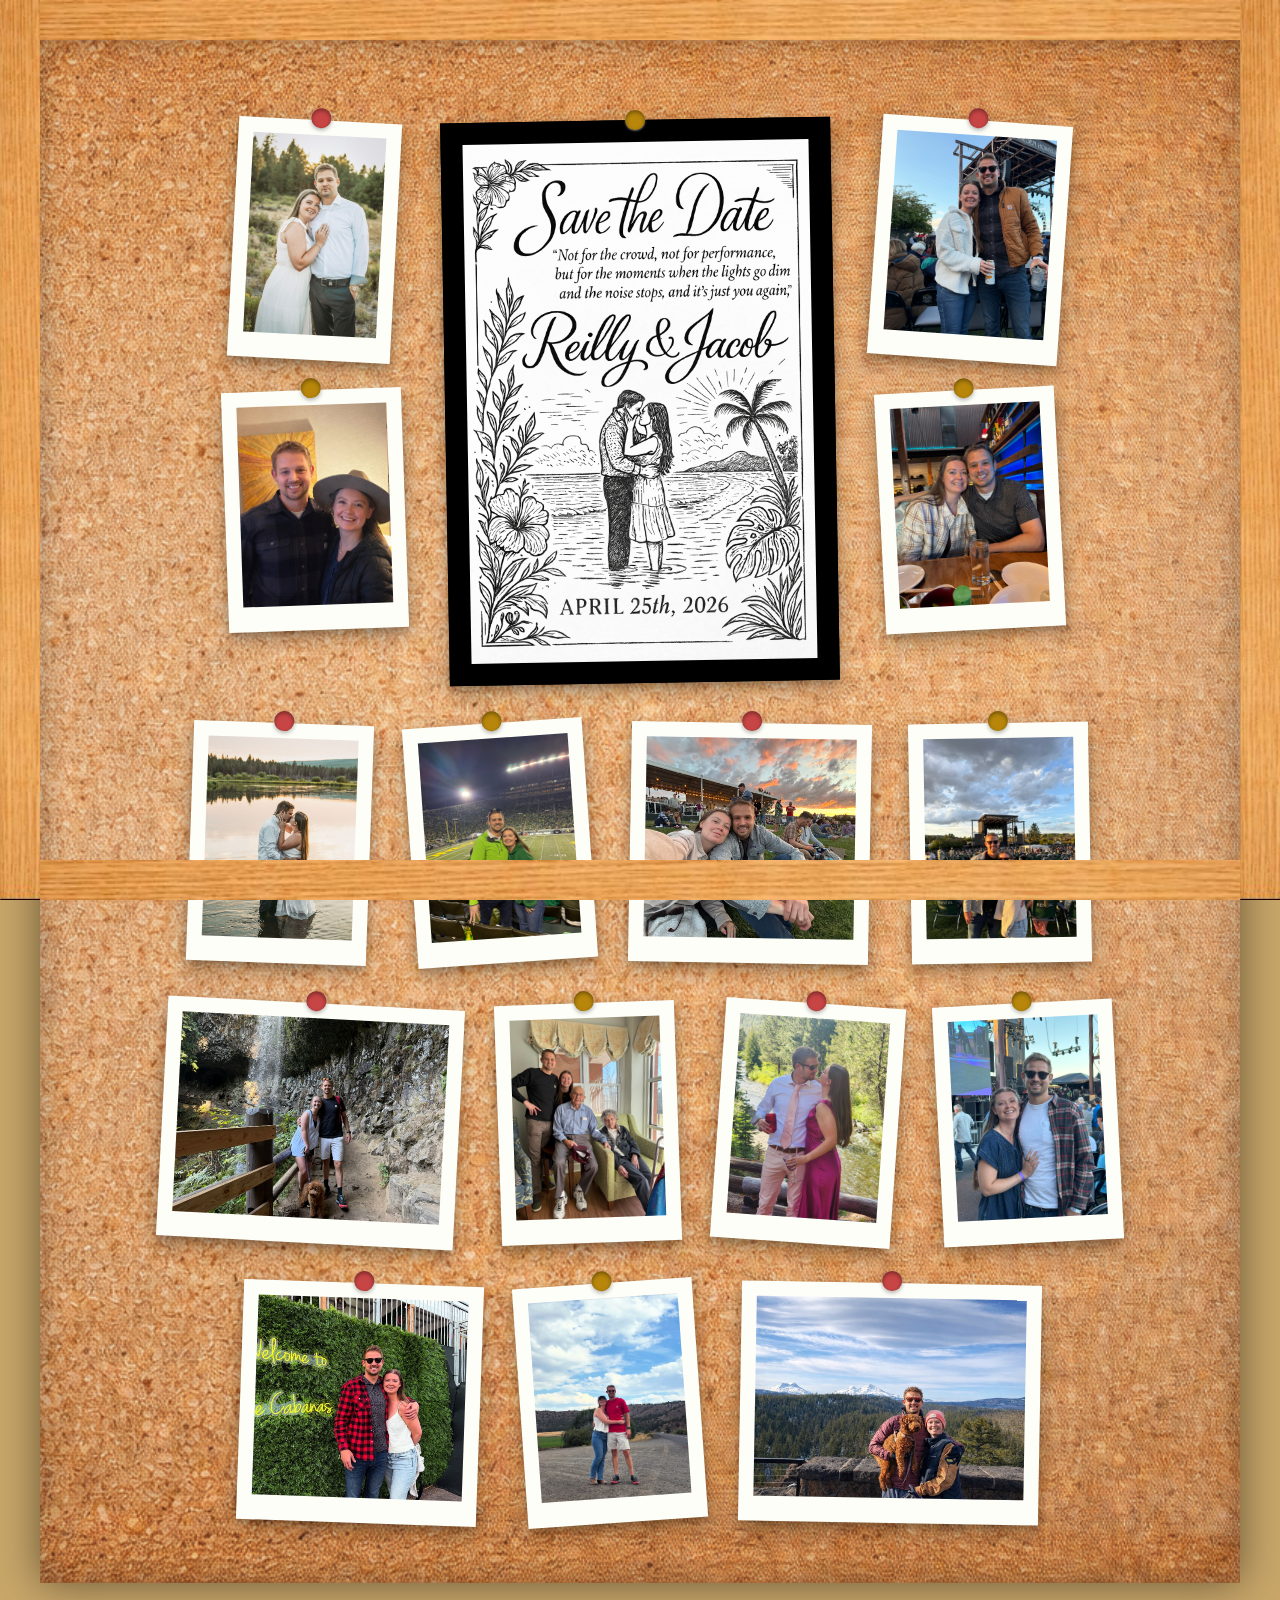
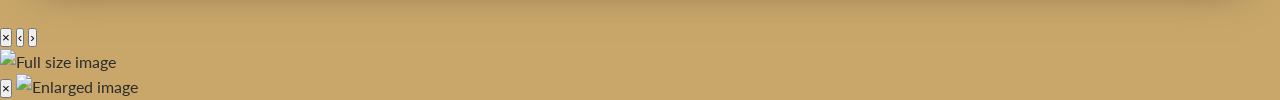
==== index.html @ 00f14bce "reilly-jacob-v1" ====
<!DOCTYPE html>
<html lang="en">
<head>
    <meta charset="UTF-8">
    <meta name="viewport" content="width=device-width, initial-scale=1.0">
    <title>Reilly & Jacob | April 25, 2026</title>
    <meta name="description" content="Join us for our wedding celebration at Bengal Bay, Jamaica on April 25, 2026">
    <link rel="stylesheet" href="styles.css">
    <link rel="preconnect" href="https://fonts.googleapis.com">
    <link rel="preconnect" href="https://fonts.gstatic.com" crossorigin>
    <link href="https://fonts.googleapis.com/css2?family=Dancing+Script:wght@400;700&family=Playfair+Display:wght@400;600&family=Lato:wght@300;400&display=swap" rel="stylesheet">
</head>
<body>
    <!-- Wooden Frame -->
    <div class="frame-top"></div>
    <div class="frame-bottom"></div>
    <div class="frame-left"></div>
    <div class="frame-right"></div>
    
    <!-- Navigation -->
    <nav class="nav-pinned">
        <a href="#details" class="nav-tab">Details</a>
        <a href="#travel" class="nav-tab">Travel</a>
        <a href="#rsvp" class="nav-tab">RSVP</a>
        <a href="#registry" class="nav-tab">Registry</a>
    </nav>

    <!-- Main Container -->
    <main class="corkboard-container">
        <!-- Top Row: Left Column, Save the Date, Right Column -->
        <div class="photos-left">
            <div class="card polaroid size-medium" data-rotation="3">
                <div class="pushpin pushpin-red"></div>
                <div class="polaroid-frame">
                    <img src="assets/images/jr1.jpeg" alt="Memory" class="polaroid-photo">
                </div>
            </div>

            <div class="card polaroid size-small" data-rotation="-2">
                <div class="pushpin pushpin-brass"></div>
                <div class="polaroid-frame">
                    <img src="assets/images/jr2.jpeg" alt="Memory" class="polaroid-photo">
                </div>
            </div>
        </div>

        <!-- Save the Date Card - Primary Focus -->
        <div class="card save-the-date" data-rotation="-1">
            <div class="pushpin"></div>
            <img src="assets/images/save-the-date-bw.png" alt="Save the Date - Reilly & Jacob - April 25, 2026 - Bengal Bay, Jamaica" class="save-the-date-image">
        </div>

        <div class="photos-right">
            <div class="card polaroid size-large" data-rotation="4">
                <div class="pushpin pushpin-red"></div>
                <div class="polaroid-frame">
                    <img src="assets/images/jr3.jpeg" alt="Memory" class="polaroid-photo">
                </div>
            </div>

            <div class="card polaroid size-medium" data-rotation="-3">
                <div class="pushpin pushpin-brass"></div>
                <div class="polaroid-frame">
                    <img src="assets/images/jr4.jpeg" alt="Memory" class="polaroid-photo">
                </div>
            </div>
        </div>

        <!-- Bottom Photos - Remaining Images -->
        <div class="photos-bottom">
            <div class="card polaroid size-small" data-rotation="2">
                <div class="pushpin pushpin-red"></div>
                <div class="polaroid-frame">
                    <img src="assets/images/jr5.jpeg" alt="Memory" class="polaroid-photo">
                </div>
            </div>

            <div class="card polaroid size-large" data-rotation="-4">
                <div class="pushpin pushpin-brass"></div>
                <div class="polaroid-frame">
                    <img src="assets/images/jr6.jpeg" alt="Memory" class="polaroid-photo">
                </div>
            </div>

            <div class="card polaroid size-medium" data-rotation="1">
                <div class="pushpin pushpin-red"></div>
                <div class="polaroid-frame">
                    <img src="assets/images/jr7.jpeg" alt="Memory" class="polaroid-photo">
                </div>
            </div>

            <div class="card polaroid size-small" data-rotation="-1">
                <div class="pushpin pushpin-brass"></div>
                <div class="polaroid-frame">
                    <img src="assets/images/jr8.jpeg" alt="Memory" class="polaroid-photo">
                </div>
            </div>

            <div class="card polaroid size-large" data-rotation="3">
                <div class="pushpin pushpin-red"></div>
                <div class="polaroid-frame">
                    <img src="assets/images/jr9.jpeg" alt="Memory" class="polaroid-photo">
                </div>
            </div>

            <div class="card polaroid size-medium" data-rotation="-2">
                <div class="pushpin pushpin-brass"></div>
                <div class="polaroid-frame">
                    <img src="assets/images/jr10.jpeg" alt="Memory" class="polaroid-photo">
                </div>
            </div>

            <div class="card polaroid size-small" data-rotation="4">
                <div class="pushpin pushpin-red"></div>
                <div class="polaroid-frame">
                    <img src="assets/images/jr11.jpeg" alt="Memory" class="polaroid-photo">
                </div>
            </div>

            <div class="card polaroid size-large" data-rotation="-3">
                <div class="pushpin pushpin-brass"></div>
                <div class="polaroid-frame">
                    <img src="assets/images/jr12.jpeg" alt="Memory" class="polaroid-photo">
                </div>
            </div>

            <div class="card polaroid size-medium" data-rotation="2">
                <div class="pushpin pushpin-red"></div>
                <div class="polaroid-frame">
                    <img src="assets/images/jr13.jpeg" alt="Memory" class="polaroid-photo">
                </div>
            </div>

            <div class="card polaroid size-small" data-rotation="-4">
                <div class="pushpin pushpin-brass"></div>
                <div class="polaroid-frame">
                    <img src="assets/images/jr14.jpeg" alt="Memory" class="polaroid-photo">
                </div>
            </div>

            <div class="card polaroid size-large" data-rotation="1">
                <div class="pushpin pushpin-red"></div>
                <div class="polaroid-frame">
                    <img src="assets/images/jr15.jpeg" alt="Memory" class="polaroid-photo">
                </div>
            </div>
        </div>
    </main>

    <!-- Sections (Hidden initially, can be revealed via navigation) -->
    <section id="details" class="detail-section">
        <div class="section-content">
            <h2>Wedding Details</h2>
            <p>More information coming soon...</p>
        </div>
    </section>

    <section id="travel" class="detail-section">
        <div class="section-content">
            <h2>Travel & Accommodations</h2>
            <p>More information coming soon...</p>
        </div>
    </section>

    <section id="rsvp" class="detail-section">
        <div class="section-content">
            <h2>RSVP</h2>
            <p>More information coming soon...</p>
        </div>
    </section>

    <section id="registry" class="detail-section">
        <div class="section-content">
            <h2>Registry</h2>
            <p>More information coming soon...</p>
        </div>
    </section>

    <!-- Lightbox Modal -->
    <div id="lightbox" class="lightbox">
        <button class="lightbox-close">&times;</button>
        <button class="lightbox-prev">&#8249;</button>
        <button class="lightbox-next">&#8250;</button>
        <div class="lightbox-content">
            <img id="lightbox-img" src="" alt="Full size image">
        </div>
    </div>

    <!-- Desktop Image Overlay -->
    <div id="image-overlay" class="image-overlay">
        <button class="image-overlay-close">&times;</button>
        <img id="overlay-img" src="" alt="Enlarged image">
    </div>

    <script src="script.js"></script>
</body>
</html>
---- styles.css ----
/* ===========================
   CSS Custom Properties
   =========================== */
:root {
    /* Colors */
    --corkboard-bg: #c9a76a;
    --card-white: #fefef8;
    --text-dark: #2c2c2c;
    --text-light: #666;
    --shadow-color: rgba(0, 0, 0, 0.3);
    --shadow-soft: rgba(0, 0, 0, 0.15);
    --pushpin-red: #c84545;
    --pushpin-brass: #b8860b;
    
    /* Typography */
    --font-script: 'Dancing Script', cursive;
    --font-serif: 'Playfair Display', serif;
    --font-sans: 'Lato', sans-serif;
}

/* ===========================
   Reset & Base Styles
   =========================== */
* {
    margin: 0;
    padding: 0;
    box-sizing: border-box;
}

html, body {
    height: 100%;
    width: 100%;
    position: relative;
}

body {
    font-family: var(--font-sans);
    color: var(--text-dark);
    line-height: 1.6;
    overflow-x: hidden;
    background-color: var(--corkboard-bg);
    position: relative;
}

/* ===========================
   Wooden Frame Borders
   =========================== */
.frame-top,
.frame-bottom {
    position: fixed;
    left: 0;
    width: 100%;
    height: 40px;
    background: url('assets/images/oak-background.jpeg') center/cover;
    z-index: 100;
    pointer-events: none;
}

.frame-top {
    top: 0;
}

.frame-bottom {
    bottom: 0;
}

.frame-left,
.frame-right {
    position: fixed;
    top: 0;
    width: 40px;
    height: 100%;
    pointer-events: none;
    z-index: 100;
}

.frame-left {
    left: 0;
    background: url('assets/images/oak-background.jpeg') center/cover;
    background-size: 100% auto;
    transform: rotate(90deg);
    transform-origin: left top;
    width: 100vh;
    height: 40px;
    top: 0;
    left: 40px;
}

.frame-right {
    background: url('assets/images/oak-background.jpeg') center/cover;
    background-size: 100% auto;
    transform: rotate(90deg);
    transform-origin: left top;
    width: 100vh;
    height: 40px;
    top: 0;
    left: 100vw;
}

/* ===========================
   Corkboard Background
   =========================== */
.corkboard-container {
    min-height: calc(100vh - 80px);
    background: url('assets/images/cork-board.png') center/cover no-repeat;
    background-size: cover;
    margin: 40px;
    padding: 80px 20px 60px;
    box-shadow: 
        inset 0 0 30px rgba(0, 0, 0, 0.3),
        0 0 40px rgba(0, 0, 0, 0.5);
    position: relative;
    z-index: 1;
    display: grid;
    grid-template-columns: auto 390px auto;
    grid-template-rows: auto auto;
    gap: 40px;
    max-width: 1400px;
    margin-left: 40px;
    margin-right: 40px;
    justify-content: center;
    align-items: start;
}

/* ===========================
   Navigation
   =========================== */
.nav-pinned {
    display: none !important;
    position: fixed;
    top: 20px;
    right: 20px;
    display: flex;
    gap: 12px;
    z-index: 1000;
    flex-wrap: wrap;
}

/* Layout columns */
.photos-left,
.photos-right {
    display: flex;
    flex-direction: column;
    gap: 30px;
    align-items: center;
}

.photos-left {
    grid-column: 1;
    grid-row: 1;
    justify-self: end;
}

.photos-right {
    grid-column: 3;
    grid-row: 1;
    justify-self: start;
}

.photos-bottom {
    grid-column: 1 / -1;
    grid-row: 2;
    display: flex;
    flex-wrap: wrap;
    gap: 40px;
    justify-content: center;
}

.nav-tab {
    background: var(--card-white);
    color: var(--text-dark);
    padding: 10px 20px;
    text-decoration: none;
    font-family: var(--font-sans);
    font-size: 0.9rem;
    font-weight: 400;
    box-shadow: 
        0 2px 4px var(--shadow-soft),
        0 4px 8px var(--shadow-soft);
    border: 1px solid rgba(0, 0, 0, 0.1);
    transition: transform 0.2s ease, box-shadow 0.2s ease;
    position: relative;
}

.nav-tab::before {
    content: '';
    position: absolute;
    top: -6px;
    left: 50%;
    transform: translateX(-50%);
    width: 8px;
    height: 8px;
    background: var(--pushpin-brass);
    border-radius: 50%;
    box-shadow: 
        inset 0 1px 2px rgba(0,0,0,0.3),
        0 1px 2px rgba(255,255,255,0.5);
}

.nav-tab:hover {
    transform: translateY(-2px);
    box-shadow: 
        0 4px 8px var(--shadow-soft),
        0 8px 16px var(--shadow-soft);
}

/* ===========================
   Card Base Styles
   =========================== */
.card {
    background: var(--card-white);
    padding: 30px;
    box-shadow: 
        0 4px 6px var(--shadow-soft),
        0 8px 20px var(--shadow-color);
    position: relative;
    z-index: 1;
    transition: transform 0.3s ease, box-shadow 0.3s ease;
}

.card:hover {
    transform: rotate(0deg) !important;
    box-shadow: 
        0 5px 8px var(--shadow-soft),
        0 10px 20px var(--shadow-color);
    z-index: 10;
}

/* Apply rotation via data attribute */
.card[data-rotation="1"] { transform: rotate(1deg); }
.card[data-rotation="2"] { transform: rotate(2deg); }
.card[data-rotation="3"] { transform: rotate(3deg); }
.card[data-rotation="4"] { transform: rotate(4deg); }
.card[data-rotation="-1"] { transform: rotate(-1deg); }
.card[data-rotation="-2"] { transform: rotate(-2deg); }
.card[data-rotation="-3"] { transform: rotate(-3deg); }
.card[data-rotation="-4"] { transform: rotate(-4deg); }

/* ===========================
   Pushpins
   =========================== */
.pushpin {
    position: absolute;
    top: -12px;
    left: 50%;
    transform: translateX(-50%);
    width: 20px;
    height: 20px;
    background: var(--pushpin-brass);
    border-radius: 50%;
    box-shadow: 
        inset 0 2px 4px rgba(0,0,0,0.4),
        0 2px 4px rgba(0,0,0,0.3),
        0 1px 2px rgba(255,255,255,0.5);
    z-index: 2;
}

.pushpin::before {
    grid-column: 2;
    grid-rowion: absolute;
    top: 50%;
    left: 50%;
    transform: translate(-50%, -50%);
    width: 8px;
    height: 8px;
    background: radial-gradient(circle, rgba(255,255,255,0.3), transparent);
    border-radius: 50%;
}

.pushpin-red {
    background: var(--pushpin-red);
}

.pushpin-brass {
}

/* ===========================
   Save the Date Card
   =========================== */
.save-the-date {
    width: 100%;
    max-width: 390px;
    margin: 0 auto;
    text-align: center;
    padding: 20px;
    border: 2px solid #000;
    background: #000;
    flex-basis: 100%;
    order: 1;
}

.save-the-date-image {
    width: 100%;
    height: auto;
    display: block;
}

/* ===========================
   Polaroid Cards
   =========================== */
.polaroid {
    padding: 15px 15px 25px;
    background: var(--card-white);
    order: 2;
}

.polaroid-frame {
    width: 100%;
}

.polaroid-photo {
    width: 100%;
    height: 200px;
    display: block;
    object-fit: cover;
}

/* Size variations - all smaller than save-the-date (390px) */
.polaroid.size-small {
    max-width: 180px;
}

.polaroid.size-medium {
    max-width: 240px;
}

.polaroid.size-large {
    max-width: 300px;
}



/* ===========================
   Detail Sections
   =========================== */
.detail-section {
    display: none;
    min-height: 100vh;
    padding: 120px 20px 60px;
    background: var(--card-white);
}

.detail-section:target {
    display: block;
}

.section-content {
    max-width: 800px;
    margin: 0 auto;
    padding: 40px;
}

.section-content h2 {
    font-family: var(--font-serif);
    font-size: 2.5rem;
    margin-bottom: 30px;
    color: var(--text-dark);
}

.section-content p {
    font-family: var(--font-sans);
    font-size: 1.1rem;
    color: var(--text-light);
    line-height: 1.8;
}

/* ===========================
   Responsive Design
   =========================== */
@media (max-width: 768px) {
    /* Ensure frame borders work on mobile */
    .frame-top,
    .frame-bottom {
        height: 20px;
    }
    
    .frame-left,
    .frame-right {
        height: 20px;
    }
    
    .frame-left {
        left: 20px;
    }
    
    .frame-right {
        left: 100vw;
    }
    
    .corkboard-container {
        padding: 60px 10px 40px;
        gap: 20px;
        grid-template-columns: auto 200px auto;
        margin: 20px;
        min-height: calc(100vh - 40px);
    }
    
    .save-the-date {
        max-width: 200px;
        padding: 10px;
    }
    
    .save-the-date-image {
        width: 100%;
    }
    
    .photos-left,
    .photos-right {
    /* Reduce rotation slightly on mobile */
    .card[data-rotation="3"],
    .card[data-rotation="4"],
    .card[data-rotation="-3"],
    .card[data-rotation="-4"] {
        transform: rotate(2deg);
    }
}

@media (max-width: 480px) {
    .corkboard-container {
        grid-template-columns: auto 160px auto;
        gap: 15px;
        padding: 50px 8px 30px;
    }
    
    .save-the-date {
        max-width: 160px;
        padding: 8px;
    }
    
    .polaroid.size-small {
        max-width: 80px;
    }
    
    .polaroid.size-medium {
        max-width: 100px;
    }
    
    .polaroid.size-large {
        max-width: 120px;
    }
    
    .polaroid-photo {
        height: 90px;
    }
    
    .polaroid {
        padding: 8px 8px 1
    
    .wedding-location {
        font-size: 1.1rem;
    }
    
    .card {
        padding: 25px;
    }
    
    .polaroid {
        padding: 15px 15px 50px;
    }
    
    /* Reduce rotation on mobile for better readability */
    .card[data-rotation="3"],
    .card[data-rotation="4"],
    .card[data-rotation="-3"],
    .card[data-rotation="-4"] {
        transform: rotate(2deg);
    }
    
    .card[data-rotation="3"]:hover,
    .card[data-rotation="4"]:hover,
    .card[data-rotation="-3"]:hover,
    .card[data-rotation="-4"]:hover {
        transform: rotate(0deg) !important;
    }
}

@media (max-width: 480px) {
    .couple-names {
        font-size: 2rem;
    }
    
    .wedding-date {
        font-size: 1.2rem;
    }
    
    .wedding-location {
        font-size: 1rem;
    }
    
    .save-text {
        font-size: 0.85rem;
        letter-spacing: 2px;
    }
}

/* ===========================
   Accessibility
   =========================== */
@media (prefers-reduced-motion: reduce) {
    .card,
    .nav-tab {
        transition: none;
    }
    
    .card:hover {
        transform: none !important;
    }
}

/* Focus states for accessibility */
.nav-tab:focus,
.card:focus {
    outline: 3px solid var(--pushpin-brass);
    outline-offset: 4px;
}

/* ===========================
   Print Styles
   =========================== */
@media print {
    .nav-pinned {
        display: none;
    }
    
    .corkboard-container {
        background: white;
        padding: 20px;
    }
    
    .card {
        page-break-inside: avoid;
        box-shadow: none;
        border: 1px solid #ccc;
    }
}

/* ===========================
   Lightbox
   =========================== */
.lightbox {
    display: none;
    position: fixed;
    top: 0;
    left: 0;
    width: 100vw;
    height: 100vh;
    background: rgba(0, 0, 0, 0.95);
    z-index: 999999;
    align-items: center;
    justify-content: center;
    margin: 0;
    padding: 0;
}

.lightbox-content {
    position: relative;
    max-width: 90vw;
    max-height: 90vh;
    display: flex;
    align-items: center;
    justify-content: center;
    margin: auto;
}

.lightbox-content img {
    max-width: 90vw;
    max-height: 90vh;
    width: auto;
    height: auto;
    object-fit: contain;
    box-shadow: 0 0 50px rgba(0, 0, 0, 0.8);
    display: block;
}

.lightbox-close,
.lightbox-prev,
.lightbox-next {
    position: fixed;
    background: rgba(255, 255, 255, 0.15);
    border: 2px solid rgba(255, 255, 255, 0.6);
    color: white;
    font-size: 2.5rem;
    font-weight: 300;
    cursor: pointer;
    padding: 15px 25px;
    transition: all 0.3s ease;
    z-index: 1000000;
    line-height: 1;
    margin: 0;
}

.lightbox-close:hover,
.lightbox-prev:hover,
.lightbox-next:hover {
    background: rgba(255, 255, 255, 0.25);
    border-color: rgba(255, 255, 255, 0.9);
}

.lightbox-close {
    top: 30px;
    right: 30px;
    left: auto;
    bottom: auto;
}

.lightbox-prev {
    left: 30px;
    top: 50%;
    right: auto;
    bottom: auto;
    transform: translateY(-50%);
}

.lightbox-next {
    right: 30px;
    top: 50%;
    left: auto;
    bottom: auto;
    transform: translateY(-50%);
}

/* Make images clickable */
.polaroid-photo,
.save-the-date-image {
    cursor: pointer;
    transition: opacity 0.2s ease;
    position: relative;
    z-index: 2;
    pointer-events: auto;
}

.polaroid-photo:hover,
.save-the-date-image:hover {
    opacity: 0.9;
}

/* Desktop image expansion */
.image-overlay {
    display: none;
    position: fixed;
    top: 0;
    left: 0;
    width: 100vw;
    height: 100vh;
    background: rgba(0, 0, 0, 0.85);
    z-index: 999999;
    align-items: center;
    justify-content: center;
    padding: 40px;
}

.image-overlay.active {
    display: flex;
}

.image-overlay img {
    max-width: 70vw;
    max-height: 80vh;
    width: auto;
    height: auto;
    object-fit: contain;
    box-shadow: 0 10px 50px rgba(0, 0, 0, 0.8);
    border-radius: 4px;
    animation: zoomIn 0.3s ease;
}

@keyframes zoomIn {
    from {
        transform: scale(0.8);
        opacity: 0;
    }
    to {
        transform: scale(1);
        opacity: 1;
    }
}

.image-overlay-close {
    position: fixed;
    top: 20px;
    right: 20px;
    width: 50px;
    height: 50px;
    background: rgba(255, 255, 255, 0.2);
    border: 2px solid rgba(255, 255, 255, 0.6);
    border-radius: 50%;
    color: white;
    font-size: 2rem;
    line-height: 1;
    cursor: pointer;
    z-index: 1000000;
    display: flex;
    align-items: center;
    justify-content: center;
    transition: all 0.3s ease;
}

.image-overlay-close:hover {
    background: rgba(255, 255, 255, 0.3);
    border-color: rgba(255, 255, 255, 0.9);
    transform: scale(1.1);
}

@media (max-width: 768px) {
    .lightbox-close,
    .lightbox-prev,
    .lightbox-next {
        font-size: 2rem;
        padding: 8px 15px;
    }
    
    .lightbox-close {
        top: 10px;
        right: 10px;
        padding: 4px 15px;
    }
    
    .lightbox-prev {
        left: 10px;
    }
    
    .lightbox-next {
        right: 10px;
    }
}
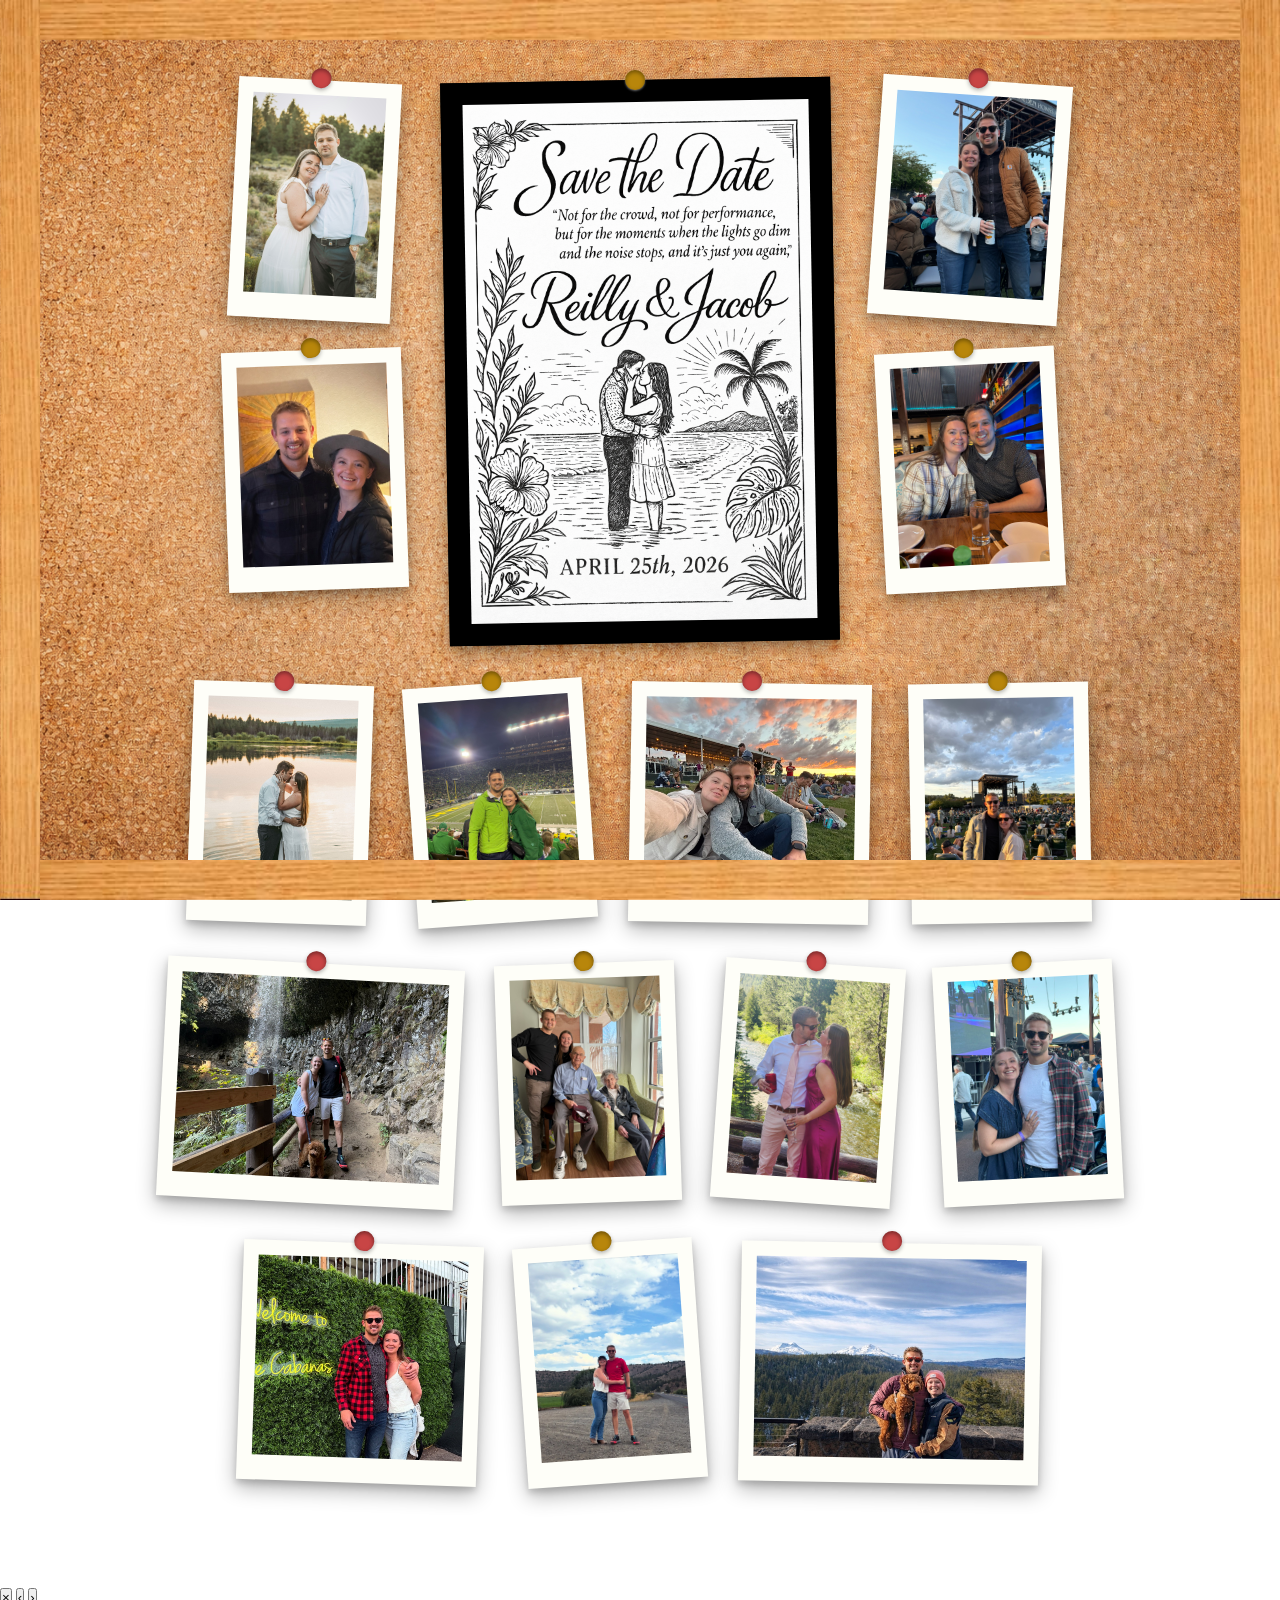
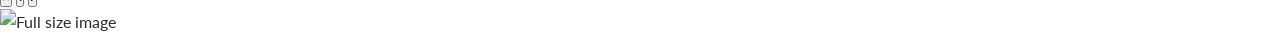
==== commit 95bfa017: "edits-v1" ====
--- a/index.html
+++ b/index.html
@@ -187,9 +187,9 @@
     </div>
 
     <!-- Desktop Image Overlay -->
-    <div id="image-overlay" class="image-overlay">
+    <div id="image-overlay" class="image-overlay" style="display: none;">
         <button class="image-overlay-close">&times;</button>
-        <img id="overlay-img" src="" alt="Enlarged image">
+        <img id="overlay-img" src="" alt="">
     </div>
 
     <script src="script.js"></script>
--- a/styles.css
+++ b/styles.css
@@ -31,6 +31,8 @@
     height: 100%;
     width: 100%;
     position: relative;
+    margin: 0;
+    padding: 0;
 }
 
 body {
@@ -38,8 +40,10 @@
     color: var(--text-dark);
     line-height: 1.6;
     overflow-x: hidden;
-    background-color: var(--corkboard-bg);
+    background: url('assets/images/cork-board.png') center/cover no-repeat fixed;
     position: relative;
+    margin: 0;
+    padding: 0;
 }
 
 /* ===========================
@@ -101,14 +105,11 @@
    Corkboard Background
    =========================== */
 .corkboard-container {
-    min-height: calc(100vh - 80px);
-    background: url('assets/images/cork-board.png') center/cover no-repeat;
-    background-size: cover;
-    margin: 40px;
-    padding: 80px 20px 60px;
-    box-shadow: 
-        inset 0 0 30px rgba(0, 0, 0, 0.3),
-        0 0 40px rgba(0, 0, 0, 0.5);
+    min-height: 100vh;
+    background: transparent;
+    margin: 0;
+    padding: 80px 60px 100px;
+    box-shadow: none;
     position: relative;
     z-index: 1;
     display: grid;
@@ -116,8 +117,8 @@
     grid-template-rows: auto auto;
     gap: 40px;
     max-width: 1400px;
-    margin-left: 40px;
-    margin-right: 40px;
+    margin-left: auto;
+    margin-right: auto;
     justify-content: center;
     align-items: start;
 }
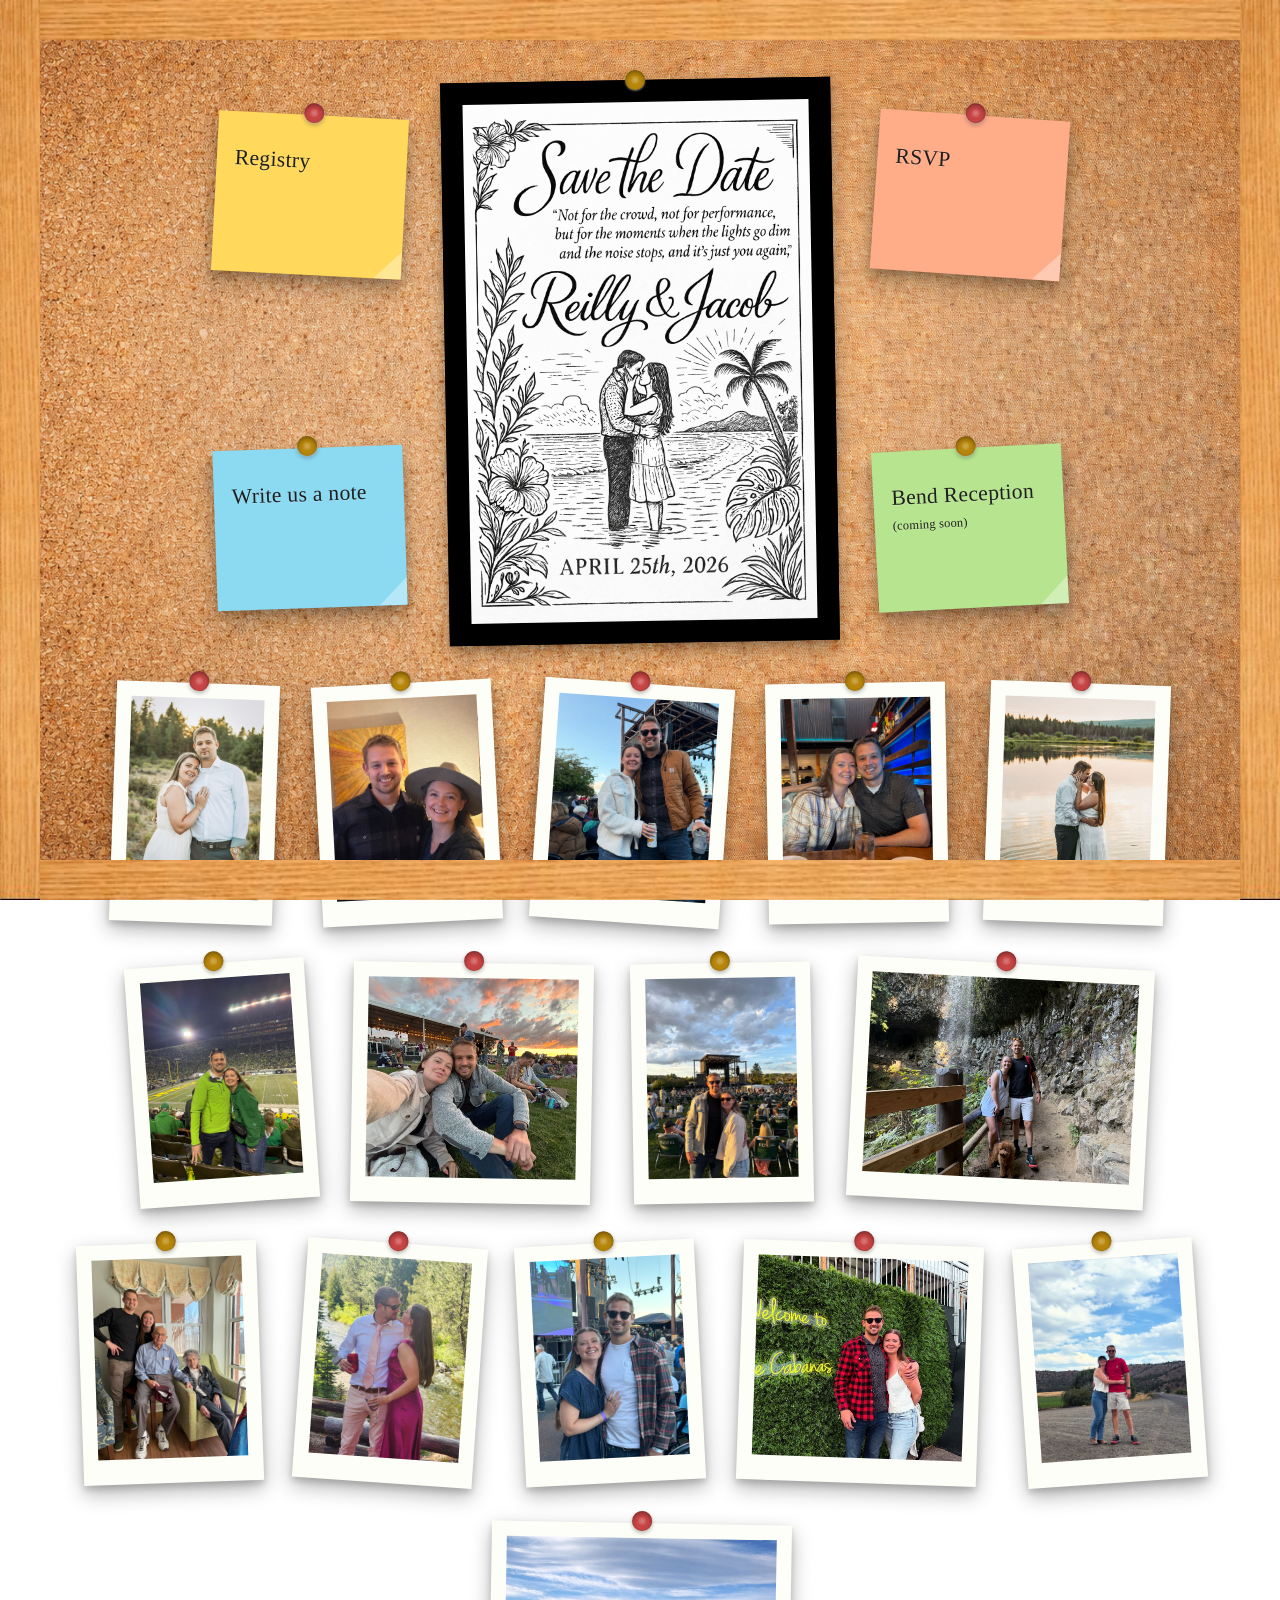
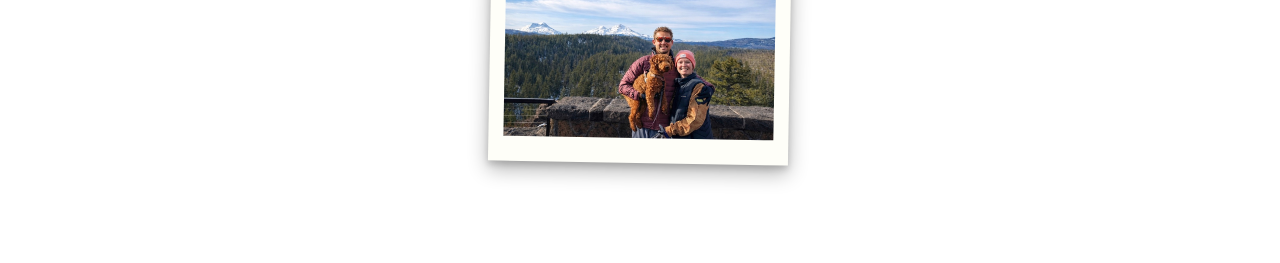
==== commit aab85130: "Registry add" ====
--- a/index.html
+++ b/index.html
@@ -4,11 +4,32 @@
     <meta charset="UTF-8">
     <meta name="viewport" content="width=device-width, initial-scale=1.0">
     <title>Reilly & Jacob | April 25, 2026</title>
-    <meta name="description" content="Join us for our wedding celebration at Bengal Bay, Jamaica on April 25, 2026">
+    <meta name="description" content="Reilly and Jacob wedding celebration site. Save the date for April 25, 2026 in Jamaica, with registry and RSVP details.">
+    <meta name="robots" content="index, follow, max-image-preview:large">
+    <link rel="canonical" href="https://www.reillyandjacob.com/">
+    <meta property="og:type" content="website">
+    <meta property="og:site_name" content="Reilly & Jacob">
+    <meta property="og:title" content="Reilly & Jacob | April 25, 2026">
+    <meta property="og:description" content="Reilly and Jacob wedding celebration site. Save the date for April 25, 2026 in Jamaica.">
+    <meta property="og:url" content="https://www.reillyandjacob.com/">
+    <meta property="og:image" content="https://www.reillyandjacob.com/assets/images/save-the-date-bw.png">
+    <meta name="twitter:card" content="summary_large_image">
+    <meta name="twitter:title" content="Reilly & Jacob | April 25, 2026">
+    <meta name="twitter:description" content="Reilly and Jacob wedding celebration site. Save the date for April 25, 2026 in Jamaica.">
+    <meta name="twitter:image" content="https://www.reillyandjacob.com/assets/images/save-the-date-bw.png">
     <link rel="stylesheet" href="styles.css">
     <link rel="preconnect" href="https://fonts.googleapis.com">
     <link rel="preconnect" href="https://fonts.gstatic.com" crossorigin>
-    <link href="https://fonts.googleapis.com/css2?family=Dancing+Script:wght@400;700&family=Playfair+Display:wght@400;600&family=Lato:wght@300;400&display=swap" rel="stylesheet">
+    <link href="https://fonts.googleapis.com/css2?family=Dancing+Script:wght@400;700&family=Playfair+Display:wght@400;600&family=Lato:wght@300;400&family=Permanent+Marker&display=swap" rel="stylesheet">
+    <script type="application/ld+json">
+        {
+            "@context": "https://schema.org",
+            "@type": "WebSite",
+            "name": "Reilly & Jacob",
+            "url": "https://www.reillyandjacob.com/",
+            "inLanguage": "en"
+        }
+    </script>
 </head>
 <body>
     <!-- Wooden Frame -->
@@ -29,18 +50,14 @@
     <main class="corkboard-container">
         <!-- Top Row: Left Column, Save the Date, Right Column -->
         <div class="photos-left">
-            <div class="card polaroid size-medium" data-rotation="3">
-                <div class="pushpin pushpin-red"></div>
-                <div class="polaroid-frame">
-                    <img src="assets/images/jr1.jpeg" alt="Memory" class="polaroid-photo">
-                </div>
-            </div>
-
-            <div class="card polaroid size-small" data-rotation="-2">
-                <div class="pushpin pushpin-brass"></div>
-                <div class="polaroid-frame">
-                    <img src="assets/images/jr2.jpeg" alt="Memory" class="polaroid-photo">
-                </div>
+            <div class="card sticky-note note-registry" data-rotation="3">
+                <div class="pushpin pushpin-red"></div>
+                <a href="registry.html" class="note-link">Registry</a>
+            </div>
+
+            <div class="card sticky-note note-write" data-rotation="-2">
+                <div class="pushpin pushpin-brass"></div>
+                <a href="mailto:reillyandjacob@gmail.com" class="note-link">Write us a note</a>
             </div>
         </div>
 
@@ -51,23 +68,50 @@
         </div>
 
         <div class="photos-right">
-            <div class="card polaroid size-large" data-rotation="4">
-                <div class="pushpin pushpin-red"></div>
-                <div class="polaroid-frame">
-                    <img src="assets/images/jr3.jpeg" alt="Memory" class="polaroid-photo">
-                </div>
-            </div>
-
-            <div class="card polaroid size-medium" data-rotation="-3">
-                <div class="pushpin pushpin-brass"></div>
-                <div class="polaroid-frame">
-                    <img src="assets/images/jr4.jpeg" alt="Memory" class="polaroid-photo">
-                </div>
+            <div class="card sticky-note note-rsvp" data-rotation="4">
+                <div class="pushpin pushpin-red"></div>
+                <a href="#rsvp" class="note-link">RSVP</a>
+            </div>
+
+            <div class="card sticky-note note-bend" data-rotation="-3">
+                <div class="pushpin pushpin-brass"></div>
+                <a href="#" class="note-link">
+                    Bend Reception
+                    <span class="note-subtext">(coming soon)</span>
+                </a>
             </div>
         </div>
 
         <!-- Bottom Photos - Remaining Images -->
         <div class="photos-bottom">
+            <div class="card polaroid size-medium" data-rotation="2">
+                <div class="pushpin pushpin-red"></div>
+                <div class="polaroid-frame">
+                    <img src="assets/images/jr1.jpeg" alt="Memory" class="polaroid-photo">
+                </div>
+            </div>
+
+            <div class="card polaroid size-small" data-rotation="-3">
+                <div class="pushpin pushpin-brass"></div>
+                <div class="polaroid-frame">
+                    <img src="assets/images/jr2.jpeg" alt="Memory" class="polaroid-photo">
+                </div>
+            </div>
+
+            <div class="card polaroid size-large" data-rotation="4">
+                <div class="pushpin pushpin-red"></div>
+                <div class="polaroid-frame">
+                    <img src="assets/images/jr3.jpeg" alt="Memory" class="polaroid-photo">
+                </div>
+            </div>
+
+            <div class="card polaroid size-medium" data-rotation="-1">
+                <div class="pushpin pushpin-brass"></div>
+                <div class="polaroid-frame">
+                    <img src="assets/images/jr4.jpeg" alt="Memory" class="polaroid-photo">
+                </div>
+            </div>
+
             <div class="card polaroid size-small" data-rotation="2">
                 <div class="pushpin pushpin-red"></div>
                 <div class="polaroid-frame">
--- a/styles.css
+++ b/styles.css
@@ -11,11 +11,17 @@
     --shadow-soft: rgba(0, 0, 0, 0.15);
     --pushpin-red: #c84545;
     --pushpin-brass: #b8860b;
+    --note-yellow: #ffd85c;
+    --note-coral: #ffac89;
+    --note-blue: #8cd9f2;
+    --note-green: #b7e58f;
+    --note-peach: #ffd1a8;
     
     /* Typography */
     --font-script: 'Dancing Script', cursive;
     --font-serif: 'Playfair Display', serif;
     --font-sans: 'Lato', sans-serif;
+    --font-marker: 'Permanent Marker', cursive;
 }
 
 /* ===========================
@@ -167,6 +173,17 @@
     justify-content: center;
 }
 
+@media (min-width: 769px) {
+    .photos-left,
+    .photos-right {
+        align-self: stretch;
+        justify-content: space-between;
+        gap: 0;
+        padding-top: clamp(16px, calc(33.333% - 80px), 180px);
+        padding-bottom: clamp(16px, calc(33.333% - 80px), 180px);
+    }
+}
+
 .nav-tab {
     background: var(--card-white);
     color: var(--text-dark);
@@ -257,8 +274,8 @@
 }
 
 .pushpin::before {
-    grid-column: 2;
-    grid-rowion: absolute;
+    content: '';
+    position: absolute;
     top: 50%;
     left: 50%;
     transform: translate(-50%, -50%);
@@ -272,7 +289,221 @@
     background: var(--pushpin-red);
 }
 
-.pushpin-brass {
+/* ===========================
+   Sticky Notes
+   =========================== */
+.sticky-note {
+    width: 190px;
+    min-height: 160px;
+    padding: 34px 18px 18px;
+    display: flex;
+    align-items: flex-start;
+    justify-content: flex-start;
+    box-shadow:
+        0 5px 10px rgba(0, 0, 0, 0.18),
+        0 12px 22px rgba(0, 0, 0, 0.25);
+}
+
+.sticky-note::after {
+    content: '';
+    position: absolute;
+    right: 0;
+    bottom: 0;
+    width: 28px;
+    height: 28px;
+    background: rgba(255, 255, 255, 0.35);
+    clip-path: polygon(100% 0, 0 100%, 100% 100%);
+}
+
+.note-registry { background: var(--note-yellow); }
+.note-rsvp { background: var(--note-coral); }
+.note-write { background: var(--note-blue); }
+.note-bend { background: var(--note-green); }
+.note-home { background: var(--note-peach); }
+.note-amazon { background: var(--note-blue); }
+.note-venmo { background: var(--note-coral); }
+
+.note-link {
+    color: #1f1f1f;
+    text-decoration: none;
+    font-family: var(--font-marker);
+    font-size: 1.35rem;
+    line-height: 1.15;
+    letter-spacing: 0.3px;
+    text-transform: none;
+    text-shadow: 0 1px 0 rgba(255, 255, 255, 0.2);
+}
+
+.note-subtext {
+    display: block;
+    margin-top: 8px;
+    font-size: 0.78rem;
+    letter-spacing: 0.2px;
+}
+
+/* Single-note layout for the registry page */
+.registry-page .corkboard-container {
+    display: flex;
+    justify-content: center;
+    align-items: flex-start;
+    min-height: calc(100vh - 140px);
+    padding-top: 110px;
+}
+
+.registry-stack {
+    display: flex;
+    flex-direction: column;
+    align-items: center;
+    gap: 26px;
+}
+
+.registry-top-notes {
+    display: flex;
+    gap: 18px;
+    justify-content: center;
+    align-items: flex-start;
+    width: 100%;
+}
+
+.registry-top-notes .sticky-note {
+    width: 190px;
+    min-height: 145px;
+}
+
+.registry-actions {
+    display: flex;
+    gap: 24px;
+    flex-wrap: wrap;
+    justify-content: center;
+    width: 100%;
+}
+
+.registry-actions .sticky-note {
+    width: 220px;
+    min-height: 130px;
+}
+
+.registry-actions .note-amazon {
+    flex-direction: column;
+    gap: 10px;
+}
+
+.registry-actions .note-venmo {
+    flex-direction: column;
+    gap: 8px;
+}
+
+.registry-actions .note-link {
+    font-size: 1.2rem;
+}
+
+.note-cta {
+    color: #1f1f1f;
+    font-family: var(--font-marker);
+    font-size: 1rem;
+    text-decoration: underline;
+    text-underline-offset: 2px;
+}
+
+.note-recipient-label,
+.note-recipient-email {
+    display: block;
+    color: #1f1f1f;
+    font-family: var(--font-marker);
+    font-size: 0.78rem;
+    line-height: 1.25;
+}
+
+.note-recipient-label {
+    margin-top: 2px;
+}
+
+.note-venmo-handle {
+    display: block;
+    color: #1f1f1f;
+    font-family: var(--font-marker);
+    font-size: 0.95rem;
+    line-height: 1.2;
+}
+
+.note-venmo-image {
+    width: 100%;
+    max-width: 120px;
+    border: 1px solid rgba(0, 0, 0, 0.18);
+    background: #fff;
+    align-self: center;
+    display: block;
+}
+
+.legal-pad {
+    width: min(92vw, 640px);
+    min-height: 480px;
+    padding: 44px 34px 34px 58px;
+    background:
+        repeating-linear-gradient(
+            to bottom,
+            rgba(0, 0, 0, 0) 0,
+            rgba(0, 0, 0, 0) 34px,
+            rgba(153, 118, 14, 0.25) 34px,
+            rgba(153, 118, 14, 0.25) 36px
+        ),
+        #f6de7f;
+    border-radius: 4px;
+    border: 1px solid rgba(120, 92, 12, 0.4);
+    position: relative;
+}
+
+.legal-pad::before {
+    content: '';
+    position: absolute;
+    top: 0;
+    bottom: 0;
+    left: 38px;
+    width: 3px;
+    background: rgba(206, 63, 58, 0.55);
+}
+
+.legal-pad-content {
+    min-height: 390px;
+    font-family: var(--font-marker);
+    font-size: 1.2rem;
+    line-height: 1.5;
+    color: #2d2410;
+    white-space: normal;
+    outline: none;
+}
+
+.legal-pad-content p {
+    margin: 0 0 1.1rem;
+}
+
+.pad-heading {
+    margin-bottom: 0.9rem;
+}
+
+.legal-pad-content:focus {
+    outline: none;
+}
+
+.mailing-address {
+    text-align: center;
+    margin: 8px 0 2px;
+    white-space: normal;
+    line-height: 1.2;
+}
+
+.mailing-address strong {
+    display: block;
+}
+
+.legal-pad-content p.after-address {
+    margin-top: 1.8rem;
+    margin-bottom: 1.1rem;
+}
+
+.pad-signoff {
+    margin-top: 0.6rem;
+    margin-bottom: 0;
 }
 
 /* ===========================
@@ -369,128 +600,195 @@
    Responsive Design
    =========================== */
 @media (max-width: 768px) {
-    /* Ensure frame borders work on mobile */
     .frame-top,
     .frame-bottom {
         height: 20px;
     }
-    
+
     .frame-left,
     .frame-right {
         height: 20px;
     }
-    
+
     .frame-left {
         left: 20px;
     }
-    
+
     .frame-right {
         left: 100vw;
     }
-    
+
     .corkboard-container {
-        padding: 60px 10px 40px;
-        gap: 20px;
-        grid-template-columns: auto 200px auto;
-        margin: 20px;
+        padding: 60px 18px 44px;
+        gap: 16px;
+        grid-template-columns: auto 220px auto;
         min-height: calc(100vh - 40px);
     }
-    
+
     .save-the-date {
-        max-width: 200px;
+        max-width: 220px;
         padding: 10px;
     }
-    
-    .save-the-date-image {
-        width: 100%;
-    }
-    
+
+    .sticky-note {
+        width: 130px;
+        min-height: 112px;
+        padding: 24px 10px 10px;
+    }
+
+    .note-link {
+        font-size: 1rem;
+    }
+
+    .note-subtext {
+        font-size: 0.65rem;
+        margin-top: 4px;
+    }
+
+    .polaroid.size-small { max-width: 120px; }
+    .polaroid.size-medium { max-width: 150px; }
+    .polaroid.size-large { max-width: 180px; }
+    .polaroid-photo { height: 130px; }
+
+    .legal-pad {
+        min-height: 430px;
+        padding: 40px 24px 26px 48px;
+    }
+
+    .legal-pad::before {
+        left: 30px;
+    }
+
+    .registry-actions .sticky-note {
+        width: 180px;
+        min-height: 132px;
+    }
+
+    .note-recipient-label,
+    .note-recipient-email {
+        font-size: 0.7rem;
+    }
+
+    .note-venmo-handle {
+        font-size: 0.8rem;
+    }
+
+    .note-venmo-image {
+        max-width: 100px;
+    }
+}
+
+@media (max-width: 480px) {
+    .corkboard-container {
+        grid-template-columns: 1fr;
+        grid-template-rows: auto auto auto auto;
+        justify-items: center;
+        gap: 18px;
+        padding: 50px 14px 34px;
+    }
+
     .photos-left,
     .photos-right {
-    /* Reduce rotation slightly on mobile */
-    .card[data-rotation="3"],
-    .card[data-rotation="4"],
-    .card[data-rotation="-3"],
-    .card[data-rotation="-4"] {
-        transform: rotate(2deg);
-    }
-}
-
-@media (max-width: 480px) {
-    .corkboard-container {
-        grid-template-columns: auto 160px auto;
-        gap: 15px;
-        padding: 50px 8px 30px;
-    }
-    
+        flex-direction: row;
+        justify-content: center;
+        flex-wrap: wrap;
+        gap: 12px;
+        width: 100%;
+    }
+
+    .photos-left {
+        grid-column: 1;
+        grid-row: 1;
+        justify-self: center;
+    }
+
     .save-the-date {
-        max-width: 160px;
-        padding: 8px;
-    }
-    
-    .polaroid.size-small {
-        max-width: 80px;
-    }
-    
-    .polaroid.size-medium {
-        max-width: 100px;
-    }
-    
-    .polaroid.size-large {
-        max-width: 120px;
-    }
-    
-    .polaroid-photo {
-        height: 90px;
-    }
-    
-    .polaroid {
-        padding: 8px 8px 1
-    
-    .wedding-location {
-        font-size: 1.1rem;
-    }
-    
-    .card {
-        padding: 25px;
-    }
-    
-    .polaroid {
-        padding: 15px 15px 50px;
-    }
-    
-    /* Reduce rotation on mobile for better readability */
-    .card[data-rotation="3"],
-    .card[data-rotation="4"],
-    .card[data-rotation="-3"],
-    .card[data-rotation="-4"] {
-        transform: rotate(2deg);
-    }
-    
-    .card[data-rotation="3"]:hover,
-    .card[data-rotation="4"]:hover,
-    .card[data-rotation="-3"]:hover,
-    .card[data-rotation="-4"]:hover {
-        transform: rotate(0deg) !important;
-    }
-}
-
-@media (max-width: 480px) {
-    .couple-names {
-        font-size: 2rem;
-    }
-    
-    .wedding-date {
-        font-size: 1.2rem;
-    }
-    
-    .wedding-location {
+        grid-column: 1;
+        grid-row: 2;
+        max-width: 240px;
+    }
+
+    .photos-right {
+        grid-column: 1;
+        grid-row: 3;
+        justify-self: center;
+    }
+
+    .sticky-note {
+        width: 145px;
+        min-height: 106px;
+        padding: 22px 12px 10px;
+    }
+
+    .note-link {
+        font-size: 0.98rem;
+    }
+
+    .photos-bottom {
+        grid-column: 1;
+        grid-row: 4;
+        gap: 16px;
+    }
+
+    .polaroid.size-small { max-width: 125px; }
+    .polaroid.size-medium { max-width: 145px; }
+    .polaroid.size-large { max-width: 170px; }
+    .polaroid-photo { height: 120px; }
+
+    .registry-page .corkboard-container {
+        padding-top: 70px;
+    }
+
+    .legal-pad {
+        min-height: 360px;
+        padding: 36px 16px 20px 42px;
+    }
+
+    .legal-pad::before {
+        left: 26px;
+    }
+
+    .legal-pad-content {
+        min-height: 280px;
         font-size: 1rem;
     }
-    
-    .save-text {
-        font-size: 0.85rem;
-        letter-spacing: 2px;
+
+    .registry-actions {
+        gap: 12px;
+    }
+
+    .registry-actions .sticky-note {
+        width: 150px;
+        min-height: 122px;
+        padding: 20px 10px 10px;
+    }
+
+    .registry-top-notes .sticky-note {
+        width: 150px;
+        min-height: 122px;
+        padding: 20px 10px 10px;
+    }
+
+    .registry-actions .note-link {
+        font-size: 0.95rem;
+    }
+
+    .registry-top-notes .note-link {
+        font-size: 0.95rem;
+    }
+
+    .note-recipient-label,
+    .note-recipient-email {
+        font-size: 0.64rem;
+        line-height: 1.2;
+    }
+
+    .note-venmo-handle {
+        font-size: 0.72rem;
+    }
+
+    .note-venmo-image {
+        max-width: 84px;
     }
 }
 
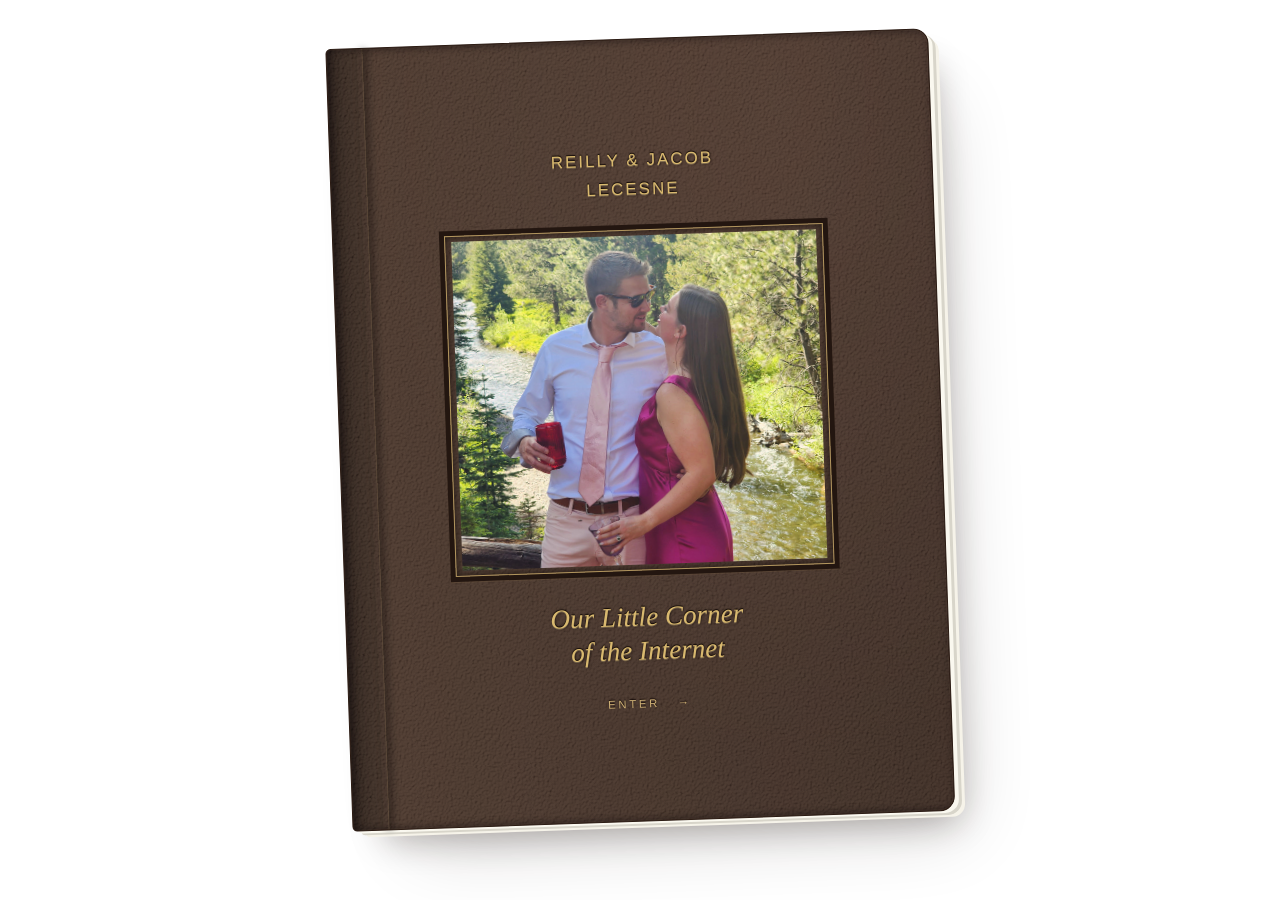
==== commit 6274dcb3: "Revemp" ====
--- a/index.html
+++ b/index.html
@@ -1,241 +1 @@
-<!DOCTYPE html>
-<html lang="en">
-<head>
-    <meta charset="UTF-8">
-    <meta name="viewport" content="width=device-width, initial-scale=1.0">
-    <title>Reilly & Jacob | April 25, 2026</title>
-    <meta name="description" content="Reilly and Jacob wedding celebration site. Save the date for April 25, 2026 in Jamaica, with registry and RSVP details.">
-    <meta name="robots" content="index, follow, max-image-preview:large">
-    <link rel="canonical" href="https://www.reillyandjacob.com/">
-    <meta property="og:type" content="website">
-    <meta property="og:site_name" content="Reilly & Jacob">
-    <meta property="og:title" content="Reilly & Jacob | April 25, 2026">
-    <meta property="og:description" content="Reilly and Jacob wedding celebration site. Save the date for April 25, 2026 in Jamaica.">
-    <meta property="og:url" content="https://www.reillyandjacob.com/">
-    <meta property="og:image" content="https://www.reillyandjacob.com/assets/images/save-the-date-bw.png">
-    <meta name="twitter:card" content="summary_large_image">
-    <meta name="twitter:title" content="Reilly & Jacob | April 25, 2026">
-    <meta name="twitter:description" content="Reilly and Jacob wedding celebration site. Save the date for April 25, 2026 in Jamaica.">
-    <meta name="twitter:image" content="https://www.reillyandjacob.com/assets/images/save-the-date-bw.png">
-    <link rel="stylesheet" href="styles.css">
-    <link rel="preconnect" href="https://fonts.googleapis.com">
-    <link rel="preconnect" href="https://fonts.gstatic.com" crossorigin>
-    <link href="https://fonts.googleapis.com/css2?family=Dancing+Script:wght@400;700&family=Playfair+Display:wght@400;600&family=Lato:wght@300;400&family=Permanent+Marker&display=swap" rel="stylesheet">
-    <script type="application/ld+json">
-        {
-            "@context": "https://schema.org",
-            "@type": "WebSite",
-            "name": "Reilly & Jacob",
-            "url": "https://www.reillyandjacob.com/",
-            "inLanguage": "en"
-        }
-    </script>
-</head>
-<body>
-    <!-- Wooden Frame -->
-    <div class="frame-top"></div>
-    <div class="frame-bottom"></div>
-    <div class="frame-left"></div>
-    <div class="frame-right"></div>
-    
-    <!-- Navigation -->
-    <nav class="nav-pinned">
-        <a href="#details" class="nav-tab">Details</a>
-        <a href="#travel" class="nav-tab">Travel</a>
-        <a href="#rsvp" class="nav-tab">RSVP</a>
-        <a href="#registry" class="nav-tab">Registry</a>
-    </nav>
-
-    <!-- Main Container -->
-    <main class="corkboard-container">
-        <!-- Top Row: Left Column, Save the Date, Right Column -->
-        <div class="photos-left">
-            <div class="card sticky-note note-registry" data-rotation="3">
-                <div class="pushpin pushpin-red"></div>
-                <a href="registry.html" class="note-link">Registry</a>
-            </div>
-
-            <div class="card sticky-note note-write" data-rotation="-2">
-                <div class="pushpin pushpin-brass"></div>
-                <a href="mailto:reillyandjacob@gmail.com" class="note-link">Write us a note</a>
-            </div>
-        </div>
-
-        <!-- Save the Date Card - Primary Focus -->
-        <div class="card save-the-date" data-rotation="-1">
-            <div class="pushpin"></div>
-            <img src="assets/images/save-the-date-bw.png" alt="Save the Date - Reilly & Jacob - April 25, 2026 - Bengal Bay, Jamaica" class="save-the-date-image">
-        </div>
-
-        <div class="photos-right">
-            <div class="card sticky-note note-rsvp" data-rotation="4">
-                <div class="pushpin pushpin-red"></div>
-                <a href="#rsvp" class="note-link">RSVP</a>
-            </div>
-
-            <div class="card sticky-note note-bend" data-rotation="-3">
-                <div class="pushpin pushpin-brass"></div>
-                <a href="#" class="note-link">
-                    Bend Reception
-                    <span class="note-subtext">(coming soon)</span>
-                </a>
-            </div>
-        </div>
-
-        <!-- Bottom Photos - Remaining Images -->
-        <div class="photos-bottom">
-            <div class="card polaroid size-medium" data-rotation="2">
-                <div class="pushpin pushpin-red"></div>
-                <div class="polaroid-frame">
-                    <img src="assets/images/jr1.jpeg" alt="Memory" class="polaroid-photo">
-                </div>
-            </div>
-
-            <div class="card polaroid size-small" data-rotation="-3">
-                <div class="pushpin pushpin-brass"></div>
-                <div class="polaroid-frame">
-                    <img src="assets/images/jr2.jpeg" alt="Memory" class="polaroid-photo">
-                </div>
-            </div>
-
-            <div class="card polaroid size-large" data-rotation="4">
-                <div class="pushpin pushpin-red"></div>
-                <div class="polaroid-frame">
-                    <img src="assets/images/jr3.jpeg" alt="Memory" class="polaroid-photo">
-                </div>
-            </div>
-
-            <div class="card polaroid size-medium" data-rotation="-1">
-                <div class="pushpin pushpin-brass"></div>
-                <div class="polaroid-frame">
-                    <img src="assets/images/jr4.jpeg" alt="Memory" class="polaroid-photo">
-                </div>
-            </div>
-
-            <div class="card polaroid size-small" data-rotation="2">
-                <div class="pushpin pushpin-red"></div>
-                <div class="polaroid-frame">
-                    <img src="assets/images/jr5.jpeg" alt="Memory" class="polaroid-photo">
-                </div>
-            </div>
-
-            <div class="card polaroid size-large" data-rotation="-4">
-                <div class="pushpin pushpin-brass"></div>
-                <div class="polaroid-frame">
-                    <img src="assets/images/jr6.jpeg" alt="Memory" class="polaroid-photo">
-                </div>
-            </div>
-
-            <div class="card polaroid size-medium" data-rotation="1">
-                <div class="pushpin pushpin-red"></div>
-                <div class="polaroid-frame">
-                    <img src="assets/images/jr7.jpeg" alt="Memory" class="polaroid-photo">
-                </div>
-            </div>
-
-            <div class="card polaroid size-small" data-rotation="-1">
-                <div class="pushpin pushpin-brass"></div>
-                <div class="polaroid-frame">
-                    <img src="assets/images/jr8.jpeg" alt="Memory" class="polaroid-photo">
-                </div>
-            </div>
-
-            <div class="card polaroid size-large" data-rotation="3">
-                <div class="pushpin pushpin-red"></div>
-                <div class="polaroid-frame">
-                    <img src="assets/images/jr9.jpeg" alt="Memory" class="polaroid-photo">
-                </div>
-            </div>
-
-            <div class="card polaroid size-medium" data-rotation="-2">
-                <div class="pushpin pushpin-brass"></div>
-                <div class="polaroid-frame">
-                    <img src="assets/images/jr10.jpeg" alt="Memory" class="polaroid-photo">
-                </div>
-            </div>
-
-            <div class="card polaroid size-small" data-rotation="4">
-                <div class="pushpin pushpin-red"></div>
-                <div class="polaroid-frame">
-                    <img src="assets/images/jr11.jpeg" alt="Memory" class="polaroid-photo">
-                </div>
-            </div>
-
-            <div class="card polaroid size-large" data-rotation="-3">
-                <div class="pushpin pushpin-brass"></div>
-                <div class="polaroid-frame">
-                    <img src="assets/images/jr12.jpeg" alt="Memory" class="polaroid-photo">
-                </div>
-            </div>
-
-            <div class="card polaroid size-medium" data-rotation="2">
-                <div class="pushpin pushpin-red"></div>
-                <div class="polaroid-frame">
-                    <img src="assets/images/jr13.jpeg" alt="Memory" class="polaroid-photo">
-                </div>
-            </div>
-
-            <div class="card polaroid size-small" data-rotation="-4">
-                <div class="pushpin pushpin-brass"></div>
-                <div class="polaroid-frame">
-                    <img src="assets/images/jr14.jpeg" alt="Memory" class="polaroid-photo">
-                </div>
-            </div>
-
-            <div class="card polaroid size-large" data-rotation="1">
-                <div class="pushpin pushpin-red"></div>
-                <div class="polaroid-frame">
-                    <img src="assets/images/jr15.jpeg" alt="Memory" class="polaroid-photo">
-                </div>
-            </div>
-        </div>
-    </main>
-
-    <!-- Sections (Hidden initially, can be revealed via navigation) -->
-    <section id="details" class="detail-section">
-        <div class="section-content">
-            <h2>Wedding Details</h2>
-            <p>More information coming soon...</p>
-        </div>
-    </section>
-
-    <section id="travel" class="detail-section">
-        <div class="section-content">
-            <h2>Travel & Accommodations</h2>
-            <p>More information coming soon...</p>
-        </div>
-    </section>
-
-    <section id="rsvp" class="detail-section">
-        <div class="section-content">
-            <h2>RSVP</h2>
-            <p>More information coming soon...</p>
-        </div>
-    </section>
-
-    <section id="registry" class="detail-section">
-        <div class="section-content">
-            <h2>Registry</h2>
-            <p>More information coming soon...</p>
-        </div>
-    </section>
-
-    <!-- Lightbox Modal -->
-    <div id="lightbox" class="lightbox">
-        <button class="lightbox-close">&times;</button>
-        <button class="lightbox-prev">&#8249;</button>
-        <button class="lightbox-next">&#8250;</button>
-        <div class="lightbox-content">
-            <img id="lightbox-img" src="" alt="Full size image">
-        </div>
-    </div>
-
-    <!-- Desktop Image Overlay -->
-    <div id="image-overlay" class="image-overlay" style="display: none;">
-        <button class="image-overlay-close">&times;</button>
-        <img id="overlay-img" src="" alt="">
-    </div>
-
-    <script src="script.js"></script>
-</body>
-</html>
+<!doctype html><html lang="en"><head><meta charset="utf-8"><meta name="viewport" content="width=device-width,initial-scale=1"><meta name="robots" content="noindex,nofollow"><title>Reilly & Jacob · Our family album</title><meta name="description" content="The big days. The little things. Our life, collected."><meta property="og:title" content="Reilly & Jacob · Our family album"><meta property="og:image" content="https://www.reillyandjacob.com/assets/images/jr11.jpeg"><link rel="stylesheet" href="styles.css?v=2"></head><body class="family-site"><a class="skip" href="#collection">Skip to chapters</a><main><section class="entrance" aria-label="Family album cover"><h1 class="sr-only">Reilly & Jacob · Our family album</h1><button class="book" id="open" aria-label="Enter our little corner of the internet"><span class="binding"></span><span class="emboss"><span class="cover-names">REILLY &amp; JACOB</span><span class="cover-surname">LECESNE</span></span><span class="inset"><img src="assets/images/jr11.jpeg" alt="Reilly and Jacob dressed in pink beside the river"></span><span class="book-title">Our Little Corner<br>of the Internet</span><span class="book-foot">ENTER &nbsp; →</span></button></section><section id="collection" tabindex="-1" hidden><div class="album-toolbar"><button id="close">← Album cover</button><a id="family-link" href="/admin/">Family sign in ↗</a></div><div id="chapter-overview"><div class="collection-intro"><h2>Our chapters<span>.</span></h2><form id="search-form" role="search"><label class="sr-only" for="tag-search">Search photo tags and captions</label><span aria-hidden="true">⌕</span><input id="tag-search" type="search" placeholder="Find a person, place, a moment…" autocomplete="off"><button id="clear-search" type="button" hidden>Clear</button></form></div><div id="tag-suggestions" class="tag-suggestions" aria-label="Explore photo tags"></div><p id="collection-status" role="status" aria-live="polite"></p><div id="browse"><div class="chapters" id="chapters"></div><section id="upcoming" hidden><h3>More stories to come</h3><div id="empty-chapters"></div></section><section id="recent" hidden><div class="recent-heading"><h3>The little moments</h3><p>A few favorites along the way.</p></div><div id="recent-photos" class="photo-wall"></div></section></div><section id="search-results" hidden aria-labelledby="search-title"><div class="results-heading"><h3 id="search-title">Found in our album</h3><p id="search-count" role="status" aria-live="polite"></p></div><div id="search-photos" class="photo-wall"></div><p id="search-empty" hidden>No photos found. Try another name, place, or tag.</p></section></div><section id="gallery" hidden><button id="back" class="back-link">← All chapters</button><div class="gallery-hero"><img id="gallery-cover" alt=""><div class="gallery-hero-copy"><h2 id="gallery-title"></h2><p id="gallery-note"></p></div></div><div class="photos photo-wall" id="photos"></div></section></section></main><dialog id="lightbox"><button id="dismiss" aria-label="Close photo">Close ×</button><img alt=""><p id="photo-caption"></p><div id="photo-tags" class="tag-suggestions" aria-label="Photo tags"></div><div class="fields photo-navigation"><button id="previous-photo" aria-label="Previous photo">← Previous</button><button id="next-photo" aria-label="Next photo">Next →</button><button id="edit-photo" hidden>Edit photo details</button><button id="set-cover" hidden>Set as chapter cover</button></div><form id="photo-editor" hidden><p class="eyebrow">FAMILY EDITING · THIS PHOTO ONLY</p><label>Caption<textarea id="edit-caption" maxlength="500" rows="3"></textarea></label><label>People / tags, separated by commas<input id="edit-tags" maxlength="500" placeholder="Reilly, Jacob, Jamaica"></label><fieldset class="framing"><legend>Thumbnail framing</legend><p>Move the photo inside its preview. Your original stays unchanged.</p><div class="frame-previews"><figure><img id="thumbnail-preview" alt="Photo thumbnail preview"><figcaption>Photo thumbnail</figcaption></figure><figure><img id="cover-preview" alt="Chapter cover preview"><figcaption>Chapter cover</figcaption></figure></div><label>Horizontal position<input id="focal-x" type="range" min="0" max="100" value="50"></label><label>Vertical position<input id="focal-y" type="range" min="0" max="100" value="50"></label><button id="reset-frame" type="button">Center photo</button></fieldset><div class="fields"><button id="save-photo" class="primary">Save photo details</button><button id="cancel-edit" type="button">Cancel</button></div></form><p id="photo-status" role="status" aria-live="polite"></p></dialog><script type="module" src="app.js?v=2"></script></body></html>
--- a/styles.css
+++ b/styles.css
@@ -1,1024 +1,63 @@
-/* ===========================
-   CSS Custom Properties
-   =========================== */
-:root {
-    /* Colors */
-    --corkboard-bg: #c9a76a;
-    --card-white: #fefef8;
-    --text-dark: #2c2c2c;
-    --text-light: #666;
-    --shadow-color: rgba(0, 0, 0, 0.3);
-    --shadow-soft: rgba(0, 0, 0, 0.15);
-    --pushpin-red: #c84545;
-    --pushpin-brass: #b8860b;
-    --note-yellow: #ffd85c;
-    --note-coral: #ffac89;
-    --note-blue: #8cd9f2;
-    --note-green: #b7e58f;
-    --note-peach: #ffd1a8;
-    
-    /* Typography */
-    --font-script: 'Dancing Script', cursive;
-    --font-serif: 'Playfair Display', serif;
-    --font-sans: 'Lato', sans-serif;
-    --font-marker: 'Permanent Marker', cursive;
+*{box-sizing:border-box} :root{font-family:-apple-system,BlinkMacSystemFont,"Segoe UI",sans-serif;color:#292d29;background:#f4f3ef}body{margin:0}button,input,select{font:inherit}button,a{-webkit-tap-highlight-color:transparent}button{cursor:pointer}a{color:inherit;text-decoration:none}button{border:1px solid #d9dbd5;background:#fff;border-radius:24px;padding:11px 18px;color:inherit}button:hover{background:#e9ece5}button:disabled{opacity:.5;cursor:wait}:focus-visible{outline:3px solid #85734d;outline-offset:5px}header,footer{display:flex;justify-content:space-between;align-items:center;padding:25px 5vw;font-size:12px}header{border-bottom:1px solid #dedfd7}.brand{font-family:Georgia,serif;font-size:24px;letter-spacing:5px}.brand span{font-style:italic;color:#9a8a68}.entrance{min-height:740px;display:grid;grid-template-columns:1fr 1fr;align-items:center;gap:40px;max-width:1120px;margin:auto;padding:65px 45px 35px}.intro p{color:#767a70;line-height:1.8;font-size:16px}.eyebrow{font-size:10px!important;letter-spacing:2.5px;font-weight:600}h1{font-family:Georgia,serif;font-size:clamp(44px,5vw,70px);font-weight:400;line-height:1.07;letter-spacing:-2px}h2{font-size:30px;letter-spacing:-1px;font-weight:500}.book{position:relative;display:flex;flex-direction:column;align-items:center;justify-content:center;gap:28px;width:100%;max-width:410px;aspect-ratio:.78;border-radius:7px 18px 18px 7px;border:1px solid #5c4b36;background:radial-gradient(ellipse at 70% 20%,#5c654e55,transparent 65%),repeating-linear-gradient(33deg,#ffffff03 0 1px,transparent 1px 4px),#374432;color:#d7c599;box-shadow:10px 8px 0 -3px #e7dfca,14px 10px 0 -3px #c5baa0,24px 35px 45px #27301d35,inset 4px 0 10px #1118;transform:rotate(-3deg);transform-origin:left center;transition:transform .7s,opacity .7s}.book:hover{background-color:#3d4b37;transform:rotate(-1deg) translateY(-4px)}.binding{position:absolute;left:19px;top:0;height:100%;border-right:1px solid #c9ba8c30;box-shadow:3px 0 6px #0004;width:4px}.emboss{font:12px Georgia,serif;letter-spacing:4px}.inset{width:66%;height:44%;padding:6px;border:1px solid #af9b69;box-shadow:inset 0 0 8px #0008,0 0 0 5px #263622}.inset img{width:100%;height:100%;object-fit:cover}.book-title{font:italic 25px Georgia,serif}.book-foot{font-size:8px;letter-spacing:2px}.small{grid-column:1/-1;text-align:center;color:#8a8d83;font:italic 14px Georgia,serif}.opening .book{transform:perspective(1200px) rotateY(-65deg);opacity:0}#collection{max-width:1150px;padding:75px 40px;margin:auto;scroll-margin-top:15px}.section-heading{display:flex;justify-content:space-between;align-items:center;gap:20px;margin-bottom:28px}.section-heading button{background:transparent}.chapters{display:grid;grid-template-columns:repeat(4,1fr);gap:20px}.chapter{text-align:left;padding:0;overflow:hidden;border:0;border-radius:20px;background:#fff;box-shadow:0 8px 24px #27301d06}.chapter img,.chapter .placeholder{width:100%;aspect-ratio:1;object-fit:cover}.placeholder{display:grid;place-content:center;background:#e3e7dc;font:italic 40px Georgia;color:#8f9986}.chapter .copy{display:block;padding:20px}.chapter strong{display:block;font-size:18px;margin-bottom:7px}.chapter small{color:#85887e}#gallery{margin-top:50px}.photos{display:grid;grid-template-columns:repeat(3,1fr);gap:16px}.photos button{padding:0;border:0;overflow:hidden;border-radius:15px}.photos img{width:100%;height:280px;object-fit:cover;display:block}footer{border-top:1px solid #dedfd7;color:#818477;letter-spacing:1px}dialog{border:0;border-radius:18px;max-width:92vw;max-height:95vh;padding:20px}dialog::backdrop{background:#121a15d9}dialog img{display:block;max-height:75vh;max-width:85vw;object-fit:contain}dialog button{display:block;margin:0 0 15px auto}.skip{position:absolute;left:-9999px}.skip:focus{left:10px;top:10px;background:white;z-index:10}.admin{max-width:1100px;margin:50px auto;padding:0 25px}.panel{background:white;padding:25px;border-radius:20px;margin:20px 0}.fields{display:flex;flex-wrap:wrap;gap:14px;align-items:end}label{display:grid;gap:8px;font-size:13px}input,select{padding:12px;border:1px solid #d6d9d1;border-radius:10px;max-width:100%}.primary{background:#374432;color:white}.primary:hover{background:#4c6045}#status{line-height:1.7;white-space:pre-line}#library{display:grid;grid-template-columns:repeat(3,1fr);gap:18px}.photo{background:white;padding:12px;border-radius:15px}.photo img{width:100%;height:180px;object-fit:cover;border-radius:9px}.photo label{margin-top:12px}[hidden]{display:none!important}@media(max-width:760px){.entrance{grid-template-columns:1fr;padding:35px 25px;gap:25px;min-height:auto}.intro{text-align:center}h1{font-size:44px;margin:15px 0}.intro p{font-size:14px}.book{max-width:310px;margin:10px auto;gap:22px}.chapters{grid-template-columns:repeat(2,1fr);gap:12px}#collection{padding:45px 20px}.section-heading{align-items:start}.section-heading h2{font-size:25px}.section-heading button{font-size:11px}.photos,#library{grid-template-columns:repeat(2,1fr)}.photos img{height:200px}footer span{display:none}}@media(prefers-reduced-motion:reduce){*,*::before{transition:none!important;scroll-behavior:auto!important}}
+.chapter-editor{display:flex;align-items:end;flex-wrap:wrap;gap:14px;padding:18px 0;border-top:1px solid #e6e8e1}.chapter-editor label{flex:1;min-width:180px}.chapter-editor span{align-self:center;color:#73776e;font-size:13px}.danger{color:#a52d28;border-color:#e3c3bf;background:#fff8f6}.danger:hover{background:#fbe8e4}#delete-chapter{max-width:540px}#delete-chapter p{line-height:1.6}#delete-error{color:#a52d28}
+
+#photo-editor{border-top:1px solid #dedfd7;margin-top:20px;padding-top:15px}#photo-editor label{margin:14px 0}textarea{font:inherit;width:100%;padding:12px;border:1px solid #d6d9d1;border-radius:10px;resize:vertical}.photo-navigation{justify-content:center}dialog .fields button{margin:0}dialog:has(#photo-editor:not([hidden])) img{max-height:42vh}.edit-link{text-decoration:underline}#photo-status{font-size:14px}
+
+.framing{border:1px solid #dedfd7;border-radius:12px;margin:20px 0;padding:15px}.frame-previews{display:flex;gap:16px}.frame-previews figure{margin:0;flex:1;min-width:0}.frame-previews img{width:100%;height:130px!important;max-height:none!important;object-fit:cover!important;border-radius:10px}.frame-previews #cover-preview{height:auto!important;aspect-ratio:1}.frame-previews figcaption{font-size:12px;margin-top:6px;color:#73776e}input[type=range]{width:100%;padding:0}#photo-editor{max-width:650px}.framing p{font-size:13px}
+
+/* White, quiet album experience. */
+:root{background:#fff;color:#202124}button{border-color:#e7e8eb}button:hover{background:#f5f5f7}:focus-visible{outline-color:#7d8d78}.sr-only{position:absolute;width:1px;height:1px;padding:0;margin:-1px;overflow:hidden;clip:rect(0,0,0,0);white-space:nowrap;border:0}
+.family-site{background:#fff;min-height:100svh}.family-site .entrance{min-height:100svh;max-width:none;display:flex;align-items:center;justify-content:center;padding:65px 30px 75px;perspective:1600px}.family-site .book{width:min(390px,66vw,61svh);max-width:390px;margin:0;aspect-ratio:.77;gap:clamp(16px,3svh,28px);transform:rotate(-2deg);border-color:#384330;border-radius:5px 15px 15px 5px;background:radial-gradient(ellipse at 80% 10%,#71816128,transparent 70%),repeating-linear-gradient(18deg,#ffffff04 0 1px,transparent 1px 3px),#374432;box-shadow:5px 3px 0 -1px #faf8ef,8px 5px 0 -1px #d8d5ca,12px 8px 0 -2px #f6f3e9,18px 24px 35px -15px #17211942,35px 45px 75px -30px #17211924,inset 3px 0 9px #1116}.family-site .book:hover{transform:rotate(0deg) translateY(-5px)}.family-site .emboss{font-family:-apple-system,BlinkMacSystemFont,sans-serif;font-size:10px;letter-spacing:3.5px}.family-site .book-title{font-size:clamp(17px,2.5vw,24px)}.family-site .book-foot{font-size:8px;letter-spacing:2px;color:#d7c599b3}.family-site .inset{border-color:#a99a75;padding:4px;width:67%;height:45%}.family-site.opening .book{transform:perspective(1500px) rotateY(-75deg);opacity:0}
+.family-site #collection{max-width:1240px;min-height:100svh;padding:0 50px 65px}.album-toolbar{display:flex;justify-content:space-between;align-items:center;padding:30px 0;margin-bottom:45px;color:#8b8e94;font-size:12px}.album-toolbar button{border:0;padding:8px 0;color:#73777d;background:transparent}.album-toolbar a:hover{color:#202124}.family-site .section-heading{margin-bottom:36px}.family-site .eyebrow{font-size:10px!important;color:#989ba0;letter-spacing:2.5px}.family-site h2{font-size:38px;font-weight:600;letter-spacing:-1.3px;margin:13px 0}.collection-note{font-size:14px;color:#8b8e94;margin:12px 0}.family-site .chapters{gap:28px}.family-site .chapter{border-radius:0;background:transparent;box-shadow:none;overflow:visible;transition:transform .2s}.family-site .chapter:hover{background:transparent;transform:translateY(-4px)}.family-site .chapter img,.family-site .chapter .placeholder{border-radius:18px;display:block}.family-site .chapter .placeholder{background:#f5f5f7;color:#bdc1c5;font:300 42px -apple-system,BlinkMacSystemFont,sans-serif}.family-site .chapter .copy{padding:17px 2px}.family-site .chapter strong{font-size:16px;font-weight:500;letter-spacing:-.25px;margin-bottom:5px}.family-site .chapter small{font-size:12px;color:#9a9da2}.family-site #gallery{border-top:1px solid #f0f0f2;padding-top:28px;margin-top:30px}.family-site #gallery h2{font-size:28px}.family-site #gallery-note{color:#8b8e94;font-size:14px}.family-site .photos{gap:18px}.family-site .photos button{border-radius:12px}.family-site dialog{box-shadow:0 20px 90px #0002}.family-site dialog::backdrop{background:#181a20c9;backdrop-filter:blur(9px)}.admin .panel{border:1px solid #eeeef0}.admin{color:#303238}
+@media(max-width:760px){.family-site .entrance{padding:45px 28px 60px}.family-site .book{width:min(310px,76vw,62svh);gap:22px}.family-site #collection{padding:0 23px 40px}.album-toolbar{padding:20px 0;margin-bottom:28px}.family-site h2{font-size:32px}.family-site .chapters{gap:18px 15px}.family-site .chapter img,.family-site .chapter .placeholder{border-radius:13px}.family-site .chapter strong{font-size:15px}.family-site .photos{gap:10px}}
+@media(max-height:550px){.family-site .book{width:58svh;gap:12px}.family-site .book-title{font-size:16px}.family-site .emboss{font-size:8px}.family-site .book-foot{font-size:6px}}
+
+.family-site .chapter .placeholder{display:grid;place-items:center}
+
+/* Large cover: height-led on desktop, width-led on phones. */
+.family-site .entrance{padding:4svh 5vw 6svh;overflow:hidden}
+.family-site .book{width:min(84vw,67svh);max-width:none;container-type:inline-size;gap:3.3svh}
+.family-site .emboss{font-size:clamp(10px,2.6cqw,20px);letter-spacing:.32em}
+.family-site .book-title{font-size:clamp(20px,6.3cqw,48px)}
+.family-site .book-foot{font-size:clamp(8px,2cqw,15px);letter-spacing:.24em}
+.family-site .inset{padding:1cqw}
+.family-site .binding{left:5%;width:1%}
+@media(max-width:760px){.family-site .book{width:min(86vw,66svh);gap:3.3svh}.family-site .entrance{padding:4svh 6vw 6svh}}
+@media(max-height:550px){.family-site .book{width:min(80vw,65svh);gap:2.6svh}.family-site .emboss{font-size:2.6cqw}.family-site .book-title{font-size:6.3cqw}.family-site .book-foot{font-size:2cqw}}
+
+.family-site .inset img{object-position:50% 35%}
+
+/* Espresso leather with recessed grain and gold foil stamping. */
+.family-site .book{
+ background-color:#302019;
+ background-image:url("data:image/svg+xml,%3Csvg xmlns='http://www.w3.org/2000/svg' width='180' height='180'%3E%3Cfilter id='grain'%3E%3CfeTurbulence type='fractalNoise' baseFrequency='.42' numOctaves='4' stitchTiles='stitch'/%3E%3CfeDiffuseLighting surfaceScale='1.8' diffuseConstant='.8' lighting-color='%23bda48c'%3E%3CfeDistantLight azimuth='225' elevation='48'/%3E%3C/feDiffuseLighting%3E%3C/filter%3E%3Crect width='100%25' height='100%25' filter='url(%23grain)' opacity='.24'/%3E%3C/svg%3E"),radial-gradient(ellipse at 75% 8%,#8d665533,transparent 65%),linear-gradient(90deg,#170e0b,#3b2921 8%,#2b1c17 100%);
+ border-color:#2b1b13;
+ color:#d6b66c;
+ box-shadow:5px 3px 0 -1px #faf8ef,8px 5px 0 -1px #d8d5ca,12px 8px 0 -2px #f6f3e9,18px 24px 35px -15px #21150f55,35px 45px 75px -30px #21150f30,inset 3px 0 9px #0d0709aa,inset 0 0 0 1px #c4a07b15;
 }
+.family-site .book:hover{background-color:#302019}
+.family-site .emboss,.family-site .book-title{
+ color:#d9b96f;
+ text-shadow:0 1px 0 #f6dda14d,0 -1px 1px #100804,1px 1px 2px #160b0880;
+}
+.family-site .book-foot{color:#ceb075;text-shadow:0 -1px 1px #130906}
+.family-site .binding{border-right-color:#b69a6d24;box-shadow:3px 0 7px #0b050666}
+.family-site .inset{border-color:#b1955d;box-shadow:inset 0 0 8px #120a07cc,0 0 0 5px #231610,0 1px 0 5px #a88b5520}
 
-/* ===========================
-   Reset & Base Styles
-   =========================== */
-* {
-    margin: 0;
-    padding: 0;
-    box-sizing: border-box;
-}
+.family-site .emboss{display:flex;flex-direction:column;align-items:center;gap:1.8cqw;line-height:1.15}.family-site .cover-names{font-size:3cqw;letter-spacing:.12em}.family-site .cover-surname{font-size:4.6cqw;letter-spacing:.25em;margin-right:-.25em;font-weight:500}
 
-html, body {
-    height: 100%;
-    width: 100%;
-    position: relative;
-    margin: 0;
-    padding: 0;
-}
+.family-site .cover-surname{font-size:3.5cqw;letter-spacing:.2em;margin-right:-.2em}
 
-body {
-    font-family: var(--font-sans);
-    color: var(--text-dark);
-    line-height: 1.6;
-    overflow-x: hidden;
-    background: url('assets/images/cork-board.png') center/cover no-repeat fixed;
-    position: relative;
-    margin: 0;
-    padding: 0;
-}
+.family-site .cover-names,.family-site .cover-surname{font-size:3cqw;letter-spacing:.12em;margin-right:-.12em;font-weight:400}
 
-/* ===========================
-   Wooden Frame Borders
-   =========================== */
-.frame-top,
-.frame-bottom {
-    position: fixed;
-    left: 0;
-    width: 100%;
-    height: 40px;
-    background: url('assets/images/oak-background.jpeg') center/cover;
-    z-index: 100;
-    pointer-events: none;
-}
+.family-site .book-title{font-size:clamp(18px,4.8cqw,38px);line-height:1.25;text-align:center}
 
-.frame-top {
-    top: 0;
-}
+/* Inside the album: photography first. */
+.family-site #collection{max-width:1600px;padding:0 5vw 80px}.album-toolbar{padding:24px 0;margin-bottom:38px}.collection-intro{display:flex;justify-content:space-between;align-items:center;gap:32px;margin-bottom:22px}.family-site .collection-intro h2{font-size:clamp(38px,5.6vw,80px);font-weight:500;letter-spacing:-.065em;line-height:1.05;margin:0}.collection-intro h2 span{color:#bda16b}#search-form{display:flex;align-items:center;gap:8px;max-width:390px;width:100%;border-bottom:1px solid #dddfe2;padding:12px 0;color:#92969b}#search-form>span{font-size:26px;line-height:1}#tag-search{width:100%;min-width:0;border:0;padding:8px 4px;font-size:13px;background:transparent;border-radius:0}#tag-search::placeholder{color:#93979b}#clear-search{border:0;padding:5px;color:#73777b;font-size:11px}.tag-suggestions{display:flex;flex-wrap:wrap;gap:8px;margin:0 0 28px}.tag-chip{border:1px solid #ececee;background:#fff;padding:8px 14px;font-size:12px;color:#777b80;transition:background .2s,color .2s}.tag-chip:hover,.tag-chip[aria-pressed=true]{background:#252525;color:#fff;border-color:#252525}#collection-status:empty{display:none}.family-site .chapters{grid-template-columns:repeat(2,minmax(0,1fr));gap:26px}.family-site .chapter{position:relative;isolation:isolate;overflow:hidden;min-height:420px;aspect-ratio:1.16;border-radius:8px;color:white;background:#e6e3df;text-align:left;transition:box-shadow .35s}.family-site .chapter:first-child{grid-column:1/-1;aspect-ratio:2.15;min-height:440px;max-height:650px}.family-site .chapter img{position:absolute;inset:0;width:100%;height:100%;aspect-ratio:auto;border-radius:0;object-fit:cover;transition:transform 1.1s cubic-bezier(.2,.7,.2,1)}.family-site .chapter::after{content:'';position:absolute;inset:0;background:linear-gradient(180deg,#0000 32%,#0002 56%,#0009 100%);pointer-events:none}.family-site .chapter:hover{transform:none;background:#e6e3df;box-shadow:0 20px 40px -25px #0006}.family-site .chapter:hover img{transform:scale(1.035)}.family-site .chapter .copy{position:absolute;z-index:1;left:clamp(24px,4vw,65px);bottom:clamp(26px,4vw,58px);padding:0;right:70px}.chapter-kicker{display:block;font-size:10px;letter-spacing:2.3px;color:#ffffffbf;margin-bottom:15px}.family-site .chapter strong{font-size:clamp(32px,4.2vw,64px);font-family:Georgia,serif;font-weight:400;letter-spacing:-1.6px;line-height:1.06;margin:0 0 12px;color:#fff}.family-site .chapter small{font-size:12px;color:#ffffffc9;letter-spacing:.3px}.chapter-arrow{position:absolute;right:34px;bottom:38px;z-index:1;font-size:25px;border:1px solid #ffffff66;border-radius:50%;width:48px;height:48px;display:grid;place-items:center;transition:background .3s}.chapter:hover .chapter-arrow{background:#ffffff20}#upcoming{margin-top:38px;padding-top:24px;border-top:1px solid #eee}#upcoming h3{font-weight:400;font-size:12px;color:#96999f}#empty-chapters{display:flex;flex-wrap:wrap;gap:12px 30px}.upcoming-chapter{font-size:16px;border:0;background:transparent;padding:8px 0;color:#686d72}.upcoming-chapter:hover{color:#1c1e20;background:transparent;text-decoration:underline}.recent-heading{display:flex;justify-content:space-between;align-items:baseline;margin:65px 0 28px}.recent-heading h3{font-size:28px;font-weight:400;letter-spacing:-1px}.recent-heading p{font-size:12px;color:#96999e}.photo-wall{columns:3;column-gap:18px;display:block!important}.photo-wall .moment{display:block;position:relative;break-inside:avoid;width:100%;margin:0 0 18px;padding:0;border:0;border-radius:5px;overflow:hidden;background:#f4f4f4}.photo-wall .moment img{display:block;width:100%;height:auto;max-height:620px;object-fit:cover;border-radius:0;transition:transform .7s}.photo-wall .moment:nth-child(3n+2) img{aspect-ratio:4/5;object-fit:cover}.photo-wall .moment:hover img{transform:scale(1.025)}.moment-caption{position:absolute;left:0;right:0;bottom:0;padding:45px 18px 18px;background:linear-gradient(transparent,#0009);color:white;text-align:left;font-size:13px;opacity:0;transform:translateY(5px);transition:opacity .3s,transform .3s}.moment:hover .moment-caption,.moment:focus-visible .moment-caption{opacity:1;transform:none}.results-heading{display:flex;justify-content:space-between;align-items:baseline;gap:20px;margin:32px 0 25px}.results-heading h3{font-weight:400;font-size:24px;letter-spacing:-.7px}.results-heading p,#search-empty{color:#868b91;font-size:13px}.family-site #gallery{border:0;margin:0;padding:0}.back-link{border:0;padding:0 0 22px;background:transparent;color:#858a91;font-size:12px}.gallery-hero{position:relative;height:65svh;min-height:380px;max-height:740px;overflow:hidden;border-radius:6px;margin-bottom:28px;background:#f4f4f6}.gallery-hero>img{width:100%;height:100%;object-fit:cover;display:block}.gallery-hero::after{content:'';position:absolute;inset:0;background:linear-gradient(transparent 35%,#0009)}.gallery-hero-copy{position:absolute;bottom:44px;left:50px;right:30px;z-index:1;color:white}.gallery-hero-copy>p:first-child{font-size:10px;letter-spacing:2.3px;color:#ffffffb3}.family-site #gallery h2{font:400 clamp(40px,6vw,80px)/1.05 Georgia,serif;letter-spacing:-2px;color:white}.family-site #gallery-note{color:#ffffffc9;font-size:12px}.gallery-hero.is-empty{height:260px;min-height:0}.gallery-hero.is-empty::after{display:none}.gallery-hero.is-empty .gallery-hero-copy,.family-site .gallery-hero.is-empty h2,.family-site .gallery-hero.is-empty #gallery-note{color:#72777e}.gallery-hero.is-empty .gallery-hero-copy>p:first-child{color:#999}.family-site #lightbox{padding:22px;border-radius:8px}.family-site #lightbox>img{margin:auto;border-radius:3px}.family-site #photo-caption{font-size:15px;margin:18px 0 12px}.family-site #photo-tags{margin-bottom:18px}.family-site #photo-tags button{margin:0}.family-site .photo-navigation{gap:8px}.family-site .photo-navigation button{font-size:12px}.family-site #photo-editor .eyebrow{font-size:9px!important}
+@media(min-width:1100px){.family-site .chapter:first-child{height:65svh;aspect-ratio:auto}}
+@media(max-width:760px){.family-site #collection{padding:0 20px 40px}.album-toolbar{margin-bottom:30px}.collection-intro{align-items:stretch;flex-direction:column;gap:16px;margin-bottom:15px}#search-form{max-width:none;padding:7px 0}.family-site .collection-intro h2{font-size:44px}.tag-suggestions{margin-bottom:22px;gap:7px}.tag-chip{font-size:11px;padding:7px 12px}.family-site .chapters{grid-template-columns:1fr;gap:18px}.family-site .chapter,.family-site .chapter:first-child{min-height:400px;aspect-ratio:4/5;max-height:620px}.family-site .chapter .copy{left:26px;bottom:30px}.family-site .chapter strong{font-size:43px}.chapter-arrow{width:38px;height:38px;right:24px;bottom:30px;font-size:20px}.photo-wall{columns:2;column-gap:10px}.photo-wall .moment{margin-bottom:10px}.photo-wall .moment img{max-height:420px}.recent-heading{margin:40px 0 20px}.recent-heading h3{font-size:24px}.recent-heading p{display:none}.gallery-hero{height:57svh;min-height:370px;margin-bottom:18px}.gallery-hero-copy{left:26px;bottom:28px}.family-site #gallery h2{font-size:47px}.results-heading{align-items:start;flex-direction:column;gap:0}.results-heading h3{margin-bottom:0}.family-site #lightbox{padding:16px}.moment-caption{display:none}}
+@media(prefers-reduced-motion:reduce){.family-site .chapter:hover img,.photo-wall .moment:hover img{transform:none}}
 
-.frame-bottom {
-    bottom: 0;
-}
+.photo-wall.single-photo{columns:1;max-width:900px;margin-left:auto;margin-right:auto}.photo-wall.single-photo .moment img{max-height:none}.photo-wall.single-photo .moment-caption{display:block}
 
-.frame-left,
-.frame-right {
-    position: fixed;
-    top: 0;
-    width: 40px;
-    height: 100%;
-    pointer-events: none;
-    z-index: 100;
-}
-
-.frame-left {
-    left: 0;
-    background: url('assets/images/oak-background.jpeg') center/cover;
-    background-size: 100% auto;
-    transform: rotate(90deg);
-    transform-origin: left top;
-    width: 100vh;
-    height: 40px;
-    top: 0;
-    left: 40px;
-}
-
-.frame-right {
-    background: url('assets/images/oak-background.jpeg') center/cover;
-    background-size: 100% auto;
-    transform: rotate(90deg);
-    transform-origin: left top;
-    width: 100vh;
-    height: 40px;
-    top: 0;
-    left: 100vw;
-}
-
-/* ===========================
-   Corkboard Background
-   =========================== */
-.corkboard-container {
-    min-height: 100vh;
-    background: transparent;
-    margin: 0;
-    padding: 80px 60px 100px;
-    box-shadow: none;
-    position: relative;
-    z-index: 1;
-    display: grid;
-    grid-template-columns: auto 390px auto;
-    grid-template-rows: auto auto;
-    gap: 40px;
-    max-width: 1400px;
-    margin-left: auto;
-    margin-right: auto;
-    justify-content: center;
-    align-items: start;
-}
-
-/* ===========================
-   Navigation
-   =========================== */
-.nav-pinned {
-    display: none !important;
-    position: fixed;
-    top: 20px;
-    right: 20px;
-    display: flex;
-    gap: 12px;
-    z-index: 1000;
-    flex-wrap: wrap;
-}
-
-/* Layout columns */
-.photos-left,
-.photos-right {
-    display: flex;
-    flex-direction: column;
-    gap: 30px;
-    align-items: center;
-}
-
-.photos-left {
-    grid-column: 1;
-    grid-row: 1;
-    justify-self: end;
-}
-
-.photos-right {
-    grid-column: 3;
-    grid-row: 1;
-    justify-self: start;
-}
-
-.photos-bottom {
-    grid-column: 1 / -1;
-    grid-row: 2;
-    display: flex;
-    flex-wrap: wrap;
-    gap: 40px;
-    justify-content: center;
-}
-
-@media (min-width: 769px) {
-    .photos-left,
-    .photos-right {
-        align-self: stretch;
-        justify-content: space-between;
-        gap: 0;
-        padding-top: clamp(16px, calc(33.333% - 80px), 180px);
-        padding-bottom: clamp(16px, calc(33.333% - 80px), 180px);
-    }
-}
-
-.nav-tab {
-    background: var(--card-white);
-    color: var(--text-dark);
-    padding: 10px 20px;
-    text-decoration: none;
-    font-family: var(--font-sans);
-    font-size: 0.9rem;
-    font-weight: 400;
-    box-shadow: 
-        0 2px 4px var(--shadow-soft),
-        0 4px 8px var(--shadow-soft);
-    border: 1px solid rgba(0, 0, 0, 0.1);
-    transition: transform 0.2s ease, box-shadow 0.2s ease;
-    position: relative;
-}
-
-.nav-tab::before {
-    content: '';
-    position: absolute;
-    top: -6px;
-    left: 50%;
-    transform: translateX(-50%);
-    width: 8px;
-    height: 8px;
-    background: var(--pushpin-brass);
-    border-radius: 50%;
-    box-shadow: 
-        inset 0 1px 2px rgba(0,0,0,0.3),
-        0 1px 2px rgba(255,255,255,0.5);
-}
-
-.nav-tab:hover {
-    transform: translateY(-2px);
-    box-shadow: 
-        0 4px 8px var(--shadow-soft),
-        0 8px 16px var(--shadow-soft);
-}
-
-/* ===========================
-   Card Base Styles
-   =========================== */
-.card {
-    background: var(--card-white);
-    padding: 30px;
-    box-shadow: 
-        0 4px 6px var(--shadow-soft),
-        0 8px 20px var(--shadow-color);
-    position: relative;
-    z-index: 1;
-    transition: transform 0.3s ease, box-shadow 0.3s ease;
-}
-
-.card:hover {
-    transform: rotate(0deg) !important;
-    box-shadow: 
-        0 5px 8px var(--shadow-soft),
-        0 10px 20px var(--shadow-color);
-    z-index: 10;
-}
-
-/* Apply rotation via data attribute */
-.card[data-rotation="1"] { transform: rotate(1deg); }
-.card[data-rotation="2"] { transform: rotate(2deg); }
-.card[data-rotation="3"] { transform: rotate(3deg); }
-.card[data-rotation="4"] { transform: rotate(4deg); }
-.card[data-rotation="-1"] { transform: rotate(-1deg); }
-.card[data-rotation="-2"] { transform: rotate(-2deg); }
-.card[data-rotation="-3"] { transform: rotate(-3deg); }
-.card[data-rotation="-4"] { transform: rotate(-4deg); }
-
-/* ===========================
-   Pushpins
-   =========================== */
-.pushpin {
-    position: absolute;
-    top: -12px;
-    left: 50%;
-    transform: translateX(-50%);
-    width: 20px;
-    height: 20px;
-    background: var(--pushpin-brass);
-    border-radius: 50%;
-    box-shadow: 
-        inset 0 2px 4px rgba(0,0,0,0.4),
-        0 2px 4px rgba(0,0,0,0.3),
-        0 1px 2px rgba(255,255,255,0.5);
-    z-index: 2;
-}
-
-.pushpin::before {
-    content: '';
-    position: absolute;
-    top: 50%;
-    left: 50%;
-    transform: translate(-50%, -50%);
-    width: 8px;
-    height: 8px;
-    background: radial-gradient(circle, rgba(255,255,255,0.3), transparent);
-    border-radius: 50%;
-}
-
-.pushpin-red {
-    background: var(--pushpin-red);
-}
-
-/* ===========================
-   Sticky Notes
-   =========================== */
-.sticky-note {
-    width: 190px;
-    min-height: 160px;
-    padding: 34px 18px 18px;
-    display: flex;
-    align-items: flex-start;
-    justify-content: flex-start;
-    box-shadow:
-        0 5px 10px rgba(0, 0, 0, 0.18),
-        0 12px 22px rgba(0, 0, 0, 0.25);
-}
-
-.sticky-note::after {
-    content: '';
-    position: absolute;
-    right: 0;
-    bottom: 0;
-    width: 28px;
-    height: 28px;
-    background: rgba(255, 255, 255, 0.35);
-    clip-path: polygon(100% 0, 0 100%, 100% 100%);
-}
-
-.note-registry { background: var(--note-yellow); }
-.note-rsvp { background: var(--note-coral); }
-.note-write { background: var(--note-blue); }
-.note-bend { background: var(--note-green); }
-.note-home { background: var(--note-peach); }
-.note-amazon { background: var(--note-blue); }
-.note-venmo { background: var(--note-coral); }
-
-.note-link {
-    color: #1f1f1f;
-    text-decoration: none;
-    font-family: var(--font-marker);
-    font-size: 1.35rem;
-    line-height: 1.15;
-    letter-spacing: 0.3px;
-    text-transform: none;
-    text-shadow: 0 1px 0 rgba(255, 255, 255, 0.2);
-}
-
-.note-subtext {
-    display: block;
-    margin-top: 8px;
-    font-size: 0.78rem;
-    letter-spacing: 0.2px;
-}
-
-/* Single-note layout for the registry page */
-.registry-page .corkboard-container {
-    display: flex;
-    justify-content: center;
-    align-items: flex-start;
-    min-height: calc(100vh - 140px);
-    padding-top: 110px;
-}
-
-.registry-stack {
-    display: flex;
-    flex-direction: column;
-    align-items: center;
-    gap: 26px;
-}
-
-.registry-top-notes {
-    display: flex;
-    gap: 18px;
-    justify-content: center;
-    align-items: flex-start;
-    width: 100%;
-}
-
-.registry-top-notes .sticky-note {
-    width: 190px;
-    min-height: 145px;
-}
-
-.registry-actions {
-    display: flex;
-    gap: 24px;
-    flex-wrap: wrap;
-    justify-content: center;
-    width: 100%;
-}
-
-.registry-actions .sticky-note {
-    width: 220px;
-    min-height: 130px;
-}
-
-.registry-actions .note-amazon {
-    flex-direction: column;
-    gap: 10px;
-}
-
-.registry-actions .note-venmo {
-    flex-direction: column;
-    gap: 8px;
-}
-
-.registry-actions .note-link {
-    font-size: 1.2rem;
-}
-
-.note-cta {
-    color: #1f1f1f;
-    font-family: var(--font-marker);
-    font-size: 1rem;
-    text-decoration: underline;
-    text-underline-offset: 2px;
-}
-
-.note-recipient-label,
-.note-recipient-email {
-    display: block;
-    color: #1f1f1f;
-    font-family: var(--font-marker);
-    font-size: 0.78rem;
-    line-height: 1.25;
-}
-
-.note-recipient-label {
-    margin-top: 2px;
-}
-
-.note-venmo-handle {
-    display: block;
-    color: #1f1f1f;
-    font-family: var(--font-marker);
-    font-size: 0.95rem;
-    line-height: 1.2;
-}
-
-.note-venmo-image {
-    width: 100%;
-    max-width: 120px;
-    border: 1px solid rgba(0, 0, 0, 0.18);
-    background: #fff;
-    align-self: center;
-    display: block;
-}
-
-.legal-pad {
-    width: min(92vw, 640px);
-    min-height: 480px;
-    padding: 44px 34px 34px 58px;
-    background:
-        repeating-linear-gradient(
-            to bottom,
-            rgba(0, 0, 0, 0) 0,
-            rgba(0, 0, 0, 0) 34px,
-            rgba(153, 118, 14, 0.25) 34px,
-            rgba(153, 118, 14, 0.25) 36px
-        ),
-        #f6de7f;
-    border-radius: 4px;
-    border: 1px solid rgba(120, 92, 12, 0.4);
-    position: relative;
-}
-
-.legal-pad::before {
-    content: '';
-    position: absolute;
-    top: 0;
-    bottom: 0;
-    left: 38px;
-    width: 3px;
-    background: rgba(206, 63, 58, 0.55);
-}
-
-.legal-pad-content {
-    min-height: 390px;
-    font-family: var(--font-marker);
-    font-size: 1.2rem;
-    line-height: 1.5;
-    color: #2d2410;
-    white-space: normal;
-    outline: none;
-}
-
-.legal-pad-content p {
-    margin: 0 0 1.1rem;
-}
-
-.pad-heading {
-    margin-bottom: 0.9rem;
-}
-
-.legal-pad-content:focus {
-    outline: none;
-}
-
-.mailing-address {
-    text-align: center;
-    margin: 8px 0 2px;
-    white-space: normal;
-    line-height: 1.2;
-}
-
-.mailing-address strong {
-    display: block;
-}
-
-.legal-pad-content p.after-address {
-    margin-top: 1.8rem;
-    margin-bottom: 1.1rem;
-}
-
-.pad-signoff {
-    margin-top: 0.6rem;
-    margin-bottom: 0;
-}
-
-/* ===========================
-   Save the Date Card
-   =========================== */
-.save-the-date {
-    width: 100%;
-    max-width: 390px;
-    margin: 0 auto;
-    text-align: center;
-    padding: 20px;
-    border: 2px solid #000;
-    background: #000;
-    flex-basis: 100%;
-    order: 1;
-}
-
-.save-the-date-image {
-    width: 100%;
-    height: auto;
-    display: block;
-}
-
-/* ===========================
-   Polaroid Cards
-   =========================== */
-.polaroid {
-    padding: 15px 15px 25px;
-    background: var(--card-white);
-    order: 2;
-}
-
-.polaroid-frame {
-    width: 100%;
-}
-
-.polaroid-photo {
-    width: 100%;
-    height: 200px;
-    display: block;
-    object-fit: cover;
-}
-
-/* Size variations - all smaller than save-the-date (390px) */
-.polaroid.size-small {
-    max-width: 180px;
-}
-
-.polaroid.size-medium {
-    max-width: 240px;
-}
-
-.polaroid.size-large {
-    max-width: 300px;
-}
-
-
-
-/* ===========================
-   Detail Sections
-   =========================== */
-.detail-section {
-    display: none;
-    min-height: 100vh;
-    padding: 120px 20px 60px;
-    background: var(--card-white);
-}
-
-.detail-section:target {
-    display: block;
-}
-
-.section-content {
-    max-width: 800px;
-    margin: 0 auto;
-    padding: 40px;
-}
-
-.section-content h2 {
-    font-family: var(--font-serif);
-    font-size: 2.5rem;
-    margin-bottom: 30px;
-    color: var(--text-dark);
-}
-
-.section-content p {
-    font-family: var(--font-sans);
-    font-size: 1.1rem;
-    color: var(--text-light);
-    line-height: 1.8;
-}
-
-/* ===========================
-   Responsive Design
-   =========================== */
-@media (max-width: 768px) {
-    .frame-top,
-    .frame-bottom {
-        height: 20px;
-    }
-
-    .frame-left,
-    .frame-right {
-        height: 20px;
-    }
-
-    .frame-left {
-        left: 20px;
-    }
-
-    .frame-right {
-        left: 100vw;
-    }
-
-    .corkboard-container {
-        padding: 60px 18px 44px;
-        gap: 16px;
-        grid-template-columns: auto 220px auto;
-        min-height: calc(100vh - 40px);
-    }
-
-    .save-the-date {
-        max-width: 220px;
-        padding: 10px;
-    }
-
-    .sticky-note {
-        width: 130px;
-        min-height: 112px;
-        padding: 24px 10px 10px;
-    }
-
-    .note-link {
-        font-size: 1rem;
-    }
-
-    .note-subtext {
-        font-size: 0.65rem;
-        margin-top: 4px;
-    }
-
-    .polaroid.size-small { max-width: 120px; }
-    .polaroid.size-medium { max-width: 150px; }
-    .polaroid.size-large { max-width: 180px; }
-    .polaroid-photo { height: 130px; }
-
-    .legal-pad {
-        min-height: 430px;
-        padding: 40px 24px 26px 48px;
-    }
-
-    .legal-pad::before {
-        left: 30px;
-    }
-
-    .registry-actions .sticky-note {
-        width: 180px;
-        min-height: 132px;
-    }
-
-    .note-recipient-label,
-    .note-recipient-email {
-        font-size: 0.7rem;
-    }
-
-    .note-venmo-handle {
-        font-size: 0.8rem;
-    }
-
-    .note-venmo-image {
-        max-width: 100px;
-    }
-}
-
-@media (max-width: 480px) {
-    .corkboard-container {
-        grid-template-columns: 1fr;
-        grid-template-rows: auto auto auto auto;
-        justify-items: center;
-        gap: 18px;
-        padding: 50px 14px 34px;
-    }
-
-    .photos-left,
-    .photos-right {
-        flex-direction: row;
-        justify-content: center;
-        flex-wrap: wrap;
-        gap: 12px;
-        width: 100%;
-    }
-
-    .photos-left {
-        grid-column: 1;
-        grid-row: 1;
-        justify-self: center;
-    }
-
-    .save-the-date {
-        grid-column: 1;
-        grid-row: 2;
-        max-width: 240px;
-    }
-
-    .photos-right {
-        grid-column: 1;
-        grid-row: 3;
-        justify-self: center;
-    }
-
-    .sticky-note {
-        width: 145px;
-        min-height: 106px;
-        padding: 22px 12px 10px;
-    }
-
-    .note-link {
-        font-size: 0.98rem;
-    }
-
-    .photos-bottom {
-        grid-column: 1;
-        grid-row: 4;
-        gap: 16px;
-    }
-
-    .polaroid.size-small { max-width: 125px; }
-    .polaroid.size-medium { max-width: 145px; }
-    .polaroid.size-large { max-width: 170px; }
-    .polaroid-photo { height: 120px; }
-
-    .registry-page .corkboard-container {
-        padding-top: 70px;
-    }
-
-    .legal-pad {
-        min-height: 360px;
-        padding: 36px 16px 20px 42px;
-    }
-
-    .legal-pad::before {
-        left: 26px;
-    }
-
-    .legal-pad-content {
-        min-height: 280px;
-        font-size: 1rem;
-    }
-
-    .registry-actions {
-        gap: 12px;
-    }
-
-    .registry-actions .sticky-note {
-        width: 150px;
-        min-height: 122px;
-        padding: 20px 10px 10px;
-    }
-
-    .registry-top-notes .sticky-note {
-        width: 150px;
-        min-height: 122px;
-        padding: 20px 10px 10px;
-    }
-
-    .registry-actions .note-link {
-        font-size: 0.95rem;
-    }
-
-    .registry-top-notes .note-link {
-        font-size: 0.95rem;
-    }
-
-    .note-recipient-label,
-    .note-recipient-email {
-        font-size: 0.64rem;
-        line-height: 1.2;
-    }
-
-    .note-venmo-handle {
-        font-size: 0.72rem;
-    }
-
-    .note-venmo-image {
-        max-width: 84px;
-    }
-}
-
-/* ===========================
-   Accessibility
-   =========================== */
-@media (prefers-reduced-motion: reduce) {
-    .card,
-    .nav-tab {
-        transition: none;
-    }
-    
-    .card:hover {
-        transform: none !important;
-    }
-}
-
-/* Focus states for accessibility */
-.nav-tab:focus,
-.card:focus {
-    outline: 3px solid var(--pushpin-brass);
-    outline-offset: 4px;
-}
-
-/* ===========================
-   Print Styles
-   =========================== */
-@media print {
-    .nav-pinned {
-        display: none;
-    }
-    
-    .corkboard-container {
-        background: white;
-        padding: 20px;
-    }
-    
-    .card {
-        page-break-inside: avoid;
-        box-shadow: none;
-        border: 1px solid #ccc;
-    }
-}
-
-/* ===========================
-   Lightbox
-   =========================== */
-.lightbox {
-    display: none;
-    position: fixed;
-    top: 0;
-    left: 0;
-    width: 100vw;
-    height: 100vh;
-    background: rgba(0, 0, 0, 0.95);
-    z-index: 999999;
-    align-items: center;
-    justify-content: center;
-    margin: 0;
-    padding: 0;
-}
-
-.lightbox-content {
-    position: relative;
-    max-width: 90vw;
-    max-height: 90vh;
-    display: flex;
-    align-items: center;
-    justify-content: center;
-    margin: auto;
-}
-
-.lightbox-content img {
-    max-width: 90vw;
-    max-height: 90vh;
-    width: auto;
-    height: auto;
-    object-fit: contain;
-    box-shadow: 0 0 50px rgba(0, 0, 0, 0.8);
-    display: block;
-}
-
-.lightbox-close,
-.lightbox-prev,
-.lightbox-next {
-    position: fixed;
-    background: rgba(255, 255, 255, 0.15);
-    border: 2px solid rgba(255, 255, 255, 0.6);
-    color: white;
-    font-size: 2.5rem;
-    font-weight: 300;
-    cursor: pointer;
-    padding: 15px 25px;
-    transition: all 0.3s ease;
-    z-index: 1000000;
-    line-height: 1;
-    margin: 0;
-}
-
-.lightbox-close:hover,
-.lightbox-prev:hover,
-.lightbox-next:hover {
-    background: rgba(255, 255, 255, 0.25);
-    border-color: rgba(255, 255, 255, 0.9);
-}
-
-.lightbox-close {
-    top: 30px;
-    right: 30px;
-    left: auto;
-    bottom: auto;
-}
-
-.lightbox-prev {
-    left: 30px;
-    top: 50%;
-    right: auto;
-    bottom: auto;
-    transform: translateY(-50%);
-}
-
-.lightbox-next {
-    right: 30px;
-    top: 50%;
-    left: auto;
-    bottom: auto;
-    transform: translateY(-50%);
-}
-
-/* Make images clickable */
-.polaroid-photo,
-.save-the-date-image {
-    cursor: pointer;
-    transition: opacity 0.2s ease;
-    position: relative;
-    z-index: 2;
-    pointer-events: auto;
-}
-
-.polaroid-photo:hover,
-.save-the-date-image:hover {
-    opacity: 0.9;
-}
-
-/* Desktop image expansion */
-.image-overlay {
-    display: none;
-    position: fixed;
-    top: 0;
-    left: 0;
-    width: 100vw;
-    height: 100vh;
-    background: rgba(0, 0, 0, 0.85);
-    z-index: 999999;
-    align-items: center;
-    justify-content: center;
-    padding: 40px;
-}
-
-.image-overlay.active {
-    display: flex;
-}
-
-.image-overlay img {
-    max-width: 70vw;
-    max-height: 80vh;
-    width: auto;
-    height: auto;
-    object-fit: contain;
-    box-shadow: 0 10px 50px rgba(0, 0, 0, 0.8);
-    border-radius: 4px;
-    animation: zoomIn 0.3s ease;
-}
-
-@keyframes zoomIn {
-    from {
-        transform: scale(0.8);
-        opacity: 0;
-    }
-    to {
-        transform: scale(1);
-        opacity: 1;
-    }
-}
-
-.image-overlay-close {
-    position: fixed;
-    top: 20px;
-    right: 20px;
-    width: 50px;
-    height: 50px;
-    background: rgba(255, 255, 255, 0.2);
-    border: 2px solid rgba(255, 255, 255, 0.6);
-    border-radius: 50%;
-    color: white;
-    font-size: 2rem;
-    line-height: 1;
-    cursor: pointer;
-    z-index: 1000000;
-    display: flex;
-    align-items: center;
-    justify-content: center;
-    transition: all 0.3s ease;
-}
-
-.image-overlay-close:hover {
-    background: rgba(255, 255, 255, 0.3);
-    border-color: rgba(255, 255, 255, 0.9);
-    transform: scale(1.1);
-}
-
-@media (max-width: 768px) {
-    .lightbox-close,
-    .lightbox-prev,
-    .lightbox-next {
-        font-size: 2rem;
-        padding: 8px 15px;
-    }
-    
-    .lightbox-close {
-        top: 10px;
-        right: 10px;
-        padding: 4px 15px;
-    }
-    
-    .lightbox-prev {
-        left: 10px;
-    }
-    
-    .lightbox-next {
-        right: 10px;
-    }
-}
+.gallery-hero-copy>p:first-child{font-size:12px;letter-spacing:normal;color:#ffffffc9}
